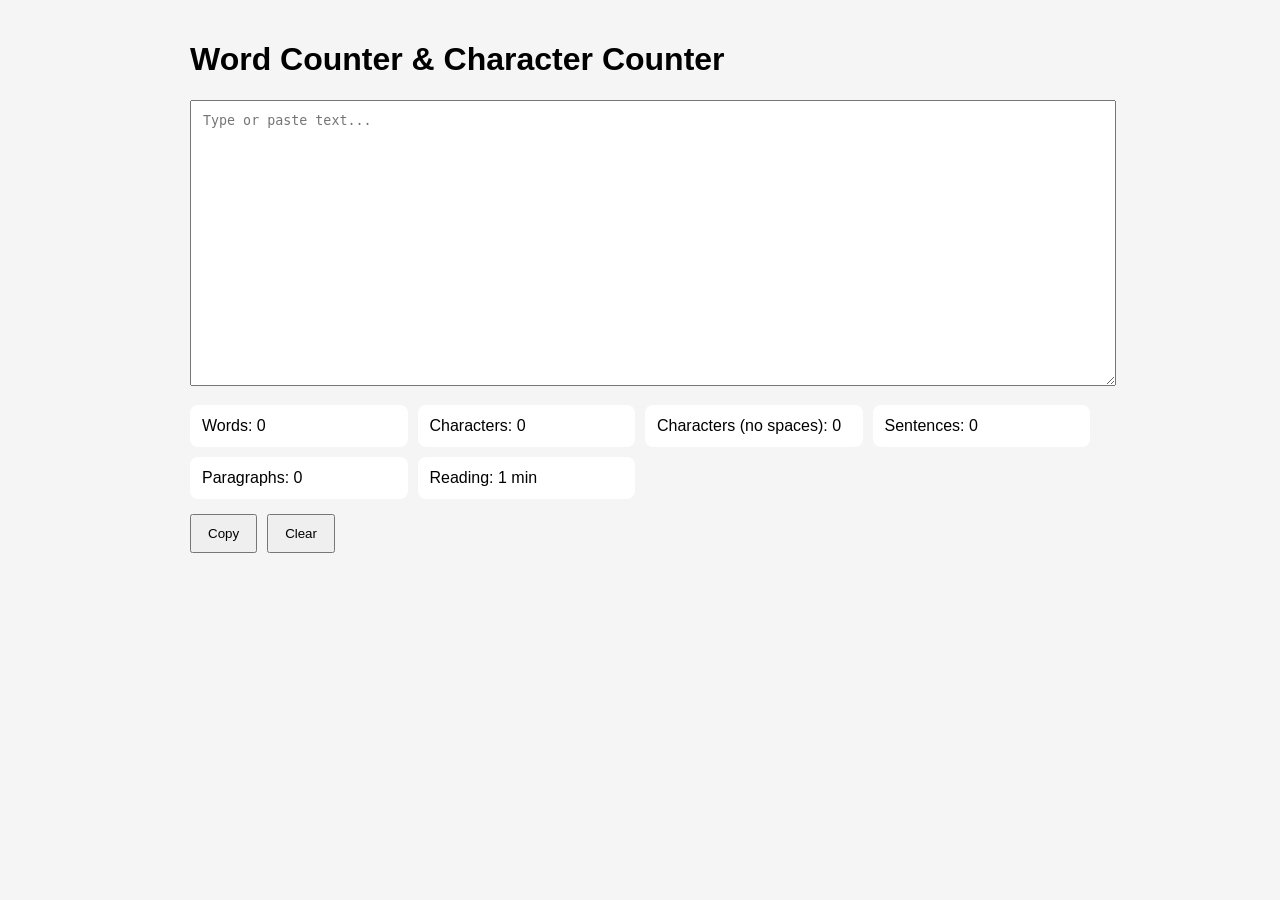
==== index.html @ e1b8b688 "Add files via upload" ====
<!DOCTYPE html><html lang="en"><head><meta charset="UTF-8"><meta name="viewport" content="width=device-width,initial-scale=1"><title>Word Counter</title><meta name="description" content="Free online word and character counter."><link rel="stylesheet" href="style.css"></head><body><main class="wrap"><h1>Word Counter & Character Counter</h1><textarea id="text" placeholder="Type or paste text..."></textarea><div class="grid"><div>Words: <span id="w">0</span></div><div>Characters: <span id="c">0</span></div><div>Characters (no spaces): <span id="n">0</span></div><div>Sentences: <span id="s">0</span></div><div>Paragraphs: <span id="p">0</span></div><div>Reading: <span id="r">0 min</span></div></div><button id="copy">Copy</button><button id="clear">Clear</button></main><script src="script.js"></script></body></html>
---- style.css ----
body{font-family:Arial,sans-serif;background:#f5f5f5;margin:0}.wrap{max-width:900px;margin:auto;padding:20px}textarea{width:100%;height:260px;padding:12px}.grid{display:grid;grid-template-columns:repeat(auto-fit,minmax(180px,1fr));gap:10px;margin:15px 0}.grid div{background:#fff;padding:12px;border-radius:8px}button{padding:10px 16px;margin-right:10px}
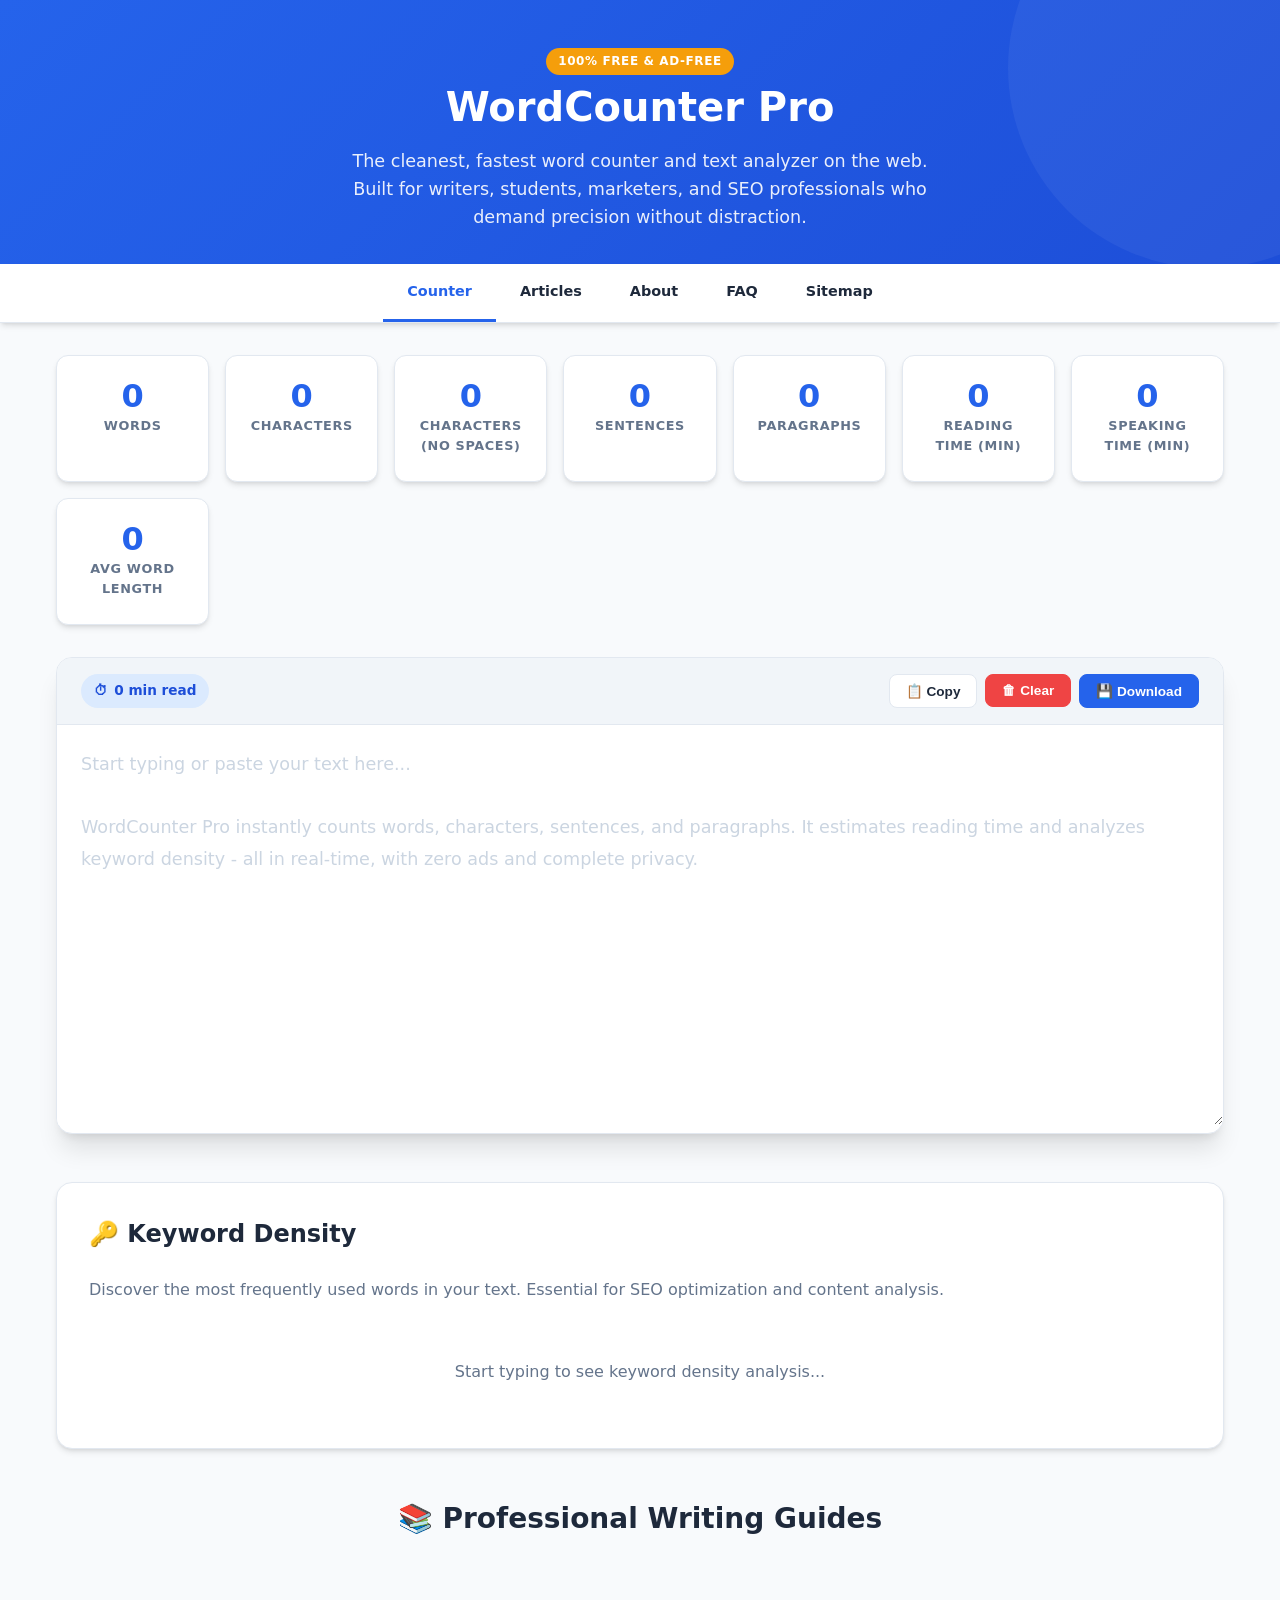
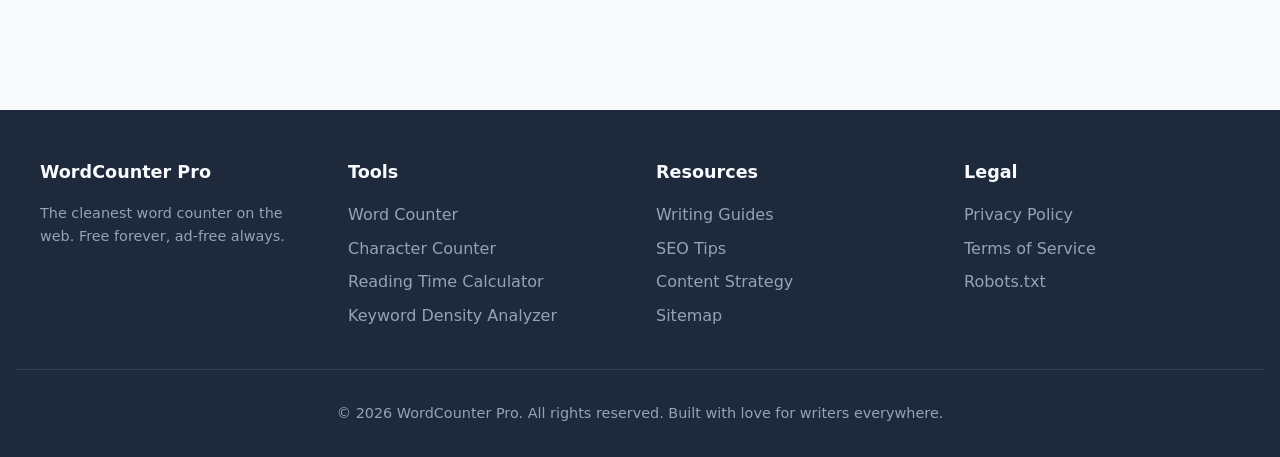
==== commit b1b860f3: "Add files via upload" ====
--- a/index.html
+++ b/index.html
@@ -1 +1,374 @@
-<!DOCTYPE html><html lang="en"><head><meta charset="UTF-8"><meta name="viewport" content="width=device-width,initial-scale=1"><title>Word Counter</title><meta name="description" content="Free online word and character counter."><link rel="stylesheet" href="style.css"></head><body><main class="wrap"><h1>Word Counter & Character Counter</h1><textarea id="text" placeholder="Type or paste text..."></textarea><div class="grid"><div>Words: <span id="w">0</span></div><div>Characters: <span id="c">0</span></div><div>Characters (no spaces): <span id="n">0</span></div><div>Sentences: <span id="s">0</span></div><div>Paragraphs: <span id="p">0</span></div><div>Reading: <span id="r">0 min</span></div></div><button id="copy">Copy</button><button id="clear">Clear</button></main><script src="script.js"></script></body></html>+<!DOCTYPE html>
+<html lang="en">
+<head>
+<meta charset="UTF-8">
+<meta name="viewport" content="width=device-width, initial-scale=1.0">
+<title>WordCounter Pro - Free Online Word & Character Counter for Writers</title>
+<meta name="description" content="Free online word counter, character counter, and reading time estimator. Clean, ad-free tool for writers, students, marketers, and SEO professionals. No signup required.">
+<meta name="keywords" content="word counter, character counter, online word count, reading time calculator, SEO word count, essay word counter, text analyzer">
+<meta name="author" content="WordCounter Pro">
+<meta name="robots" content="index, follow">
+<link rel="canonical" href="https://wordcounterpro.com/">
+<link rel="sitemap" type="application/xml" title="Sitemap" href="/sitemap.xml">
+<meta property="og:title" content="WordCounter Pro - Free Online Word & Character Counter">
+<meta property="og:description" content="Clean, ad-free word counter and text analyzer. Perfect for writers, students, and SEO professionals.">
+<meta property="og:type" content="website">
+<meta property="og:url" content="https://wordcounterpro.com/">
+<meta name="twitter:card" content="summary_large_image">
+<meta name="twitter:title" content="WordCounter Pro - Free Online Word & Character Counter">
+<meta name="twitter:description" content="Clean, ad-free word counter and text analyzer. Perfect for writers, students, and SEO professionals.">
+<style>
+:root{--primary:#2563eb;--primary-dark:#1d4ed8;--secondary:#f59e0b;--bg:#f8fafc;--card:#ffffff;--text:#1e293b;--text-light:#64748b;--border:#e2e8f0;--success:#10b981;--danger:#ef4444;--shadow:0 4px 6px -1px rgba(0,0,0,0.1),0 2px 4px -2px rgba(0,0,0,0.1);--shadow-lg:0 20px 25px -5px rgba(0,0,0,0.1),0 8px 10px -6px rgba(0,0,0,0.1);}
+*{margin:0;padding:0;box-sizing:border-box;}
+body{font-family:'Segoe UI',system-ui,-apple-system,sans-serif;background:var(--bg);color:var(--text);line-height:1.6;}
+header{background:linear-gradient(135deg,var(--primary) 0%,var(--primary-dark) 100%);color:white;padding:2rem 1rem;text-align:center;position:relative;overflow:hidden;}
+header::before{content:'';position:absolute;top:-50%;right:-10%;width:400px;height:400px;background:rgba(255,255,255,0.05);border-radius:50%;}
+header h1{font-size:2.5rem;font-weight:800;margin-bottom:0.5rem;position:relative;}
+header p{font-size:1.1rem;opacity:0.9;max-width:600px;margin:0 auto;position:relative;}
+.badge{display:inline-block;background:var(--secondary);color:white;padding:0.25rem 0.75rem;border-radius:9999px;font-size:0.75rem;font-weight:700;text-transform:uppercase;letter-spacing:0.05em;margin-top:1rem;}
+nav{background:var(--card);border-bottom:1px solid var(--border);padding:0;position:sticky;top:0;z-index:100;box-shadow:var(--shadow);}
+nav ul{display:flex;justify-content:center;list-style:none;flex-wrap:wrap;max-width:1200px;margin:0 auto;}
+nav li a{display:block;padding:1rem 1.5rem;color:var(--text);text-decoration:none;font-weight:600;font-size:0.9rem;transition:all 0.2s;border-bottom:3px solid transparent;}
+nav li a:hover,nav li a.active{color:var(--primary);border-bottom-color:var(--primary);}
+.container{max-width:1200px;margin:0 auto;padding:2rem 1rem;}
+.stats-grid{display:grid;grid-template-columns:repeat(auto-fit,minmax(150px,1fr));gap:1rem;margin-bottom:2rem;}
+.stat-card{background:var(--card);border-radius:12px;padding:1.5rem;text-align:center;box-shadow:var(--shadow);border:1px solid var(--border);transition:transform 0.2s,box-shadow 0.2s;}
+.stat-card:hover{transform:translateY(-2px);box-shadow:var(--shadow-lg);}
+.stat-card .number{font-size:2rem;font-weight:800;color:var(--primary);line-height:1;margin-bottom:0.25rem;}
+.stat-card .label{font-size:0.8rem;color:var(--text-light);text-transform:uppercase;letter-spacing:0.05em;font-weight:600;}
+.editor-section{background:var(--card);border-radius:16px;box-shadow:var(--shadow-lg);border:1px solid var(--border);overflow:hidden;margin-bottom:3rem;}
+.editor-toolbar{display:flex;justify-content:space-between;align-items:center;padding:1rem 1.5rem;background:#f1f5f9;border-bottom:1px solid var(--border);flex-wrap:wrap;gap:0.5rem;}
+.toolbar-group{display:flex;gap:0.5rem;align-items:center;}
+.btn{padding:0.5rem 1rem;border:1px solid var(--border);background:white;border-radius:8px;cursor:pointer;font-size:0.85rem;font-weight:600;color:var(--text);transition:all 0.2s;display:inline-flex;align-items:center;gap:0.4rem;}
+.btn:hover{background:var(--primary);color:white;border-color:var(--primary);}
+.btn-secondary{background:var(--primary);color:white;border-color:var(--primary);}
+.btn-secondary:hover{background:var(--primary-dark);}
+.btn-danger{background:var(--danger);color:white;border-color:var(--danger);}
+.btn-danger:hover{background:#dc2626;}
+#textInput{width:100%;min-height:400px;padding:1.5rem;border:none;outline:none;font-size:1.1rem;line-height:1.8;resize:vertical;font-family:'Segoe UI',system-ui,sans-serif;color:var(--text);}
+#textInput::placeholder{color:#cbd5e1;}
+.keyword-section{background:var(--card);border-radius:16px;box-shadow:var(--shadow);border:1px solid var(--border);padding:2rem;margin-bottom:3rem;}
+.keyword-section h2{font-size:1.5rem;margin-bottom:1.5rem;display:flex;align-items:center;gap:0.5rem;}
+.keyword-grid{display:grid;grid-template-columns:repeat(auto-fill,minmax(200px,1fr));gap:0.75rem;}
+.keyword-item{display:flex;justify-content:space-between;align-items:center;padding:0.75rem 1rem;background:#f8fafc;border-radius:8px;border:1px solid var(--border);}
+.keyword-item .word{font-weight:600;color:var(--text);}
+.keyword-item .count{background:var(--primary);color:white;padding:0.2rem 0.6rem;border-radius:9999px;font-size:0.8rem;font-weight:700;}
+.articles-section{margin-bottom:3rem;}
+.articles-section h2{font-size:1.75rem;margin-bottom:1.5rem;text-align:center;}
+.articles-grid{display:grid;grid-template-columns:repeat(auto-fit,minmax(300px,1fr));gap:1.5rem;}
+.article-card{background:var(--card);border-radius:16px;box-shadow:var(--shadow);border:1px solid var(--border);padding:2rem;transition:transform 0.2s,box-shadow 0.2s;cursor:pointer;}
+.article-card:hover{transform:translateY(-4px);box-shadow:var(--shadow-lg);}
+.article-card h3{font-size:1.25rem;margin-bottom:1rem;color:var(--primary);}
+.article-card p{color:var(--text-light);margin-bottom:1rem;line-height:1.7;}
+.article-card .read-more{color:var(--primary);text-decoration:none;font-weight:600;display:inline-flex;align-items:center;gap:0.3rem;}
+.article-card .read-more:hover{text-decoration:underline;}
+.full-article{background:var(--card);border-radius:16px;box-shadow:var(--shadow);border:1px solid var(--border);padding:3rem;margin-bottom:2rem;display:none;}
+.full-article.active{display:block;animation:fadeIn 0.4s ease;}
+@keyframes fadeIn{from{opacity:0;transform:translateY(10px);}to{opacity:1;transform:translateY(0);}}
+.full-article h2{font-size:2rem;margin-bottom:1.5rem;color:var(--text);}
+.full-article h3{font-size:1.35rem;margin:2rem 0 1rem;color:var(--primary-dark);}
+.full-article p{margin-bottom:1.25rem;color:var(--text);line-height:1.8;font-size:1.05rem;}
+.full-article ul,.full-article ol{margin:1rem 0 1.5rem 1.5rem;}
+.full-article li{margin-bottom:0.5rem;line-height:1.7;}
+.back-btn{display:inline-flex;align-items:center;gap:0.4rem;margin-bottom:1.5rem;color:var(--primary);text-decoration:none;font-weight:600;cursor:pointer;border:none;background:none;font-size:1rem;}
+.back-btn:hover{text-decoration:underline;}
+footer{background:var(--text);color:white;padding:3rem 1rem 2rem;margin-top:4rem;}
+.footer-grid{display:grid;grid-template-columns:repeat(auto-fit,minmax(200px,1fr));gap:2rem;max-width:1200px;margin:0 auto;}
+.footer-col h4{font-size:1.1rem;margin-bottom:1rem;color:#f8fafc;}
+.footer-col ul{list-style:none;}
+.footer-col li{margin-bottom:0.5rem;}
+.footer-col a{color:#94a3b8;text-decoration:none;transition:color 0.2s;}
+.footer-col a:hover{color:white;}
+.footer-bottom{text-align:center;padding-top:2rem;margin-top:2rem;border-top:1px solid #334155;color:#94a3b8;font-size:0.9rem;}
+@media(max-width:768px){header h1{font-size:1.75rem;}.stats-grid{grid-template-columns:repeat(2,1fr);}.editor-toolbar{flex-direction:column;align-items:stretch;}.toolbar-group{justify-content:center;}.full-article{padding:1.5rem;}}
+.toast{position:fixed;bottom:2rem;right:2rem;background:var(--text);color:white;padding:1rem 1.5rem;border-radius:12px;box-shadow:var(--shadow-lg);transform:translateY(100px);opacity:0;transition:all 0.3s ease;z-index:1000;font-weight:600;}
+.toast.show{transform:translateY(0);opacity:1;}
+.reading-indicator{display:inline-flex;align-items:center;gap:0.4rem;background:#dbeafe;color:var(--primary-dark);padding:0.4rem 0.8rem;border-radius:9999px;font-size:0.85rem;font-weight:600;}
+</style>
+</head>
+<body>
+
+<header>
+<span class="badge">100% Free &amp; Ad-Free</span>
+<h1>WordCounter Pro</h1>
+<p>The cleanest, fastest word counter and text analyzer on the web. Built for writers, students, marketers, and SEO professionals who demand precision without distraction.</p>
+</header>
+
+<nav>
+<ul>
+<li><a href="#counter" class="active" onclick="showSection('counter')">Counter</a></li>
+<li><a href="#articles" onclick="showSection('articles')">Articles</a></li>
+<li><a href="#about" onclick="showSection('about')">About</a></li>
+<li><a href="#faq" onclick="showSection('faq')">FAQ</a></li>
+<li><a href="/sitemap.xml" target="_blank">Sitemap</a></li>
+</ul>
+</nav>
+
+<div class="container">
+
+<div class="stats-grid" id="statsGrid">
+<div class="stat-card"><div class="number" id="wordCount">0</div><div class="label">Words</div></div>
+<div class="stat-card"><div class="number" id="charCount">0</div><div class="label">Characters</div></div>
+<div class="stat-card"><div class="number" id="charCountNoSpace">0</div><div class="label">Characters (no spaces)</div></div>
+<div class="stat-card"><div class="number" id="sentenceCount">0</div><div class="label">Sentences</div></div>
+<div class="stat-card"><div class="number" id="paragraphCount">0</div><div class="label">Paragraphs</div></div>
+<div class="stat-card"><div class="number" id="readingTime">0</div><div class="label">Reading Time (min)</div></div>
+<div class="stat-card"><div class="number" id="speakingTime">0</div><div class="label">Speaking Time (min)</div></div>
+<div class="stat-card"><div class="number" id="avgWordLength">0</div><div class="label">Avg Word Length</div></div>
+</div>
+
+<div class="editor-section" id="counter">
+<div class="editor-toolbar">
+<div class="toolbar-group"><span class="reading-indicator">&#9201; <span id="readingTimeDisplay">0 min read</span></span></div>
+<div class="toolbar-group">
+<button class="btn" onclick="copyText()">&#128203; Copy</button>
+<button class="btn btn-danger" onclick="clearText()">&#128465; Clear</button>
+<button class="btn btn-secondary" onclick="downloadText()">&#128190; Download</button>
+</div>
+</div>
+<textarea id="textInput" placeholder="Start typing or paste your text here...&#10;&#10;WordCounter Pro instantly counts words, characters, sentences, and paragraphs. It estimates reading time and analyzes keyword density - all in real-time, with zero ads and complete privacy."></textarea>
+</div>
+
+<div class="keyword-section" id="keywordSection">
+<h2>&#128273; Keyword Density</h2>
+<p style="color:var(--text-light);margin-bottom:1.5rem;">Discover the most frequently used words in your text. Essential for SEO optimization and content analysis.</p>
+<div class="keyword-grid" id="keywordGrid">
+<p style="color:var(--text-light);grid-column:1/-1;text-align:center;padding:2rem;">Start typing to see keyword density analysis...</p>
+</div>
+</div>
+
+<div class="articles-section" id="articles">
+<h2>&#128218; Professional Writing Guides</h2>
+<div class="articles-grid" id="articlesGrid"></div>
+</div>
+
+<div id="fullArticlesContainer"></div>
+
+<div class="full-article" id="about">
+<h2>About WordCounter Pro</h2>
+<p>WordCounter Pro was built with a single mission: to provide the cleanest, most reliable word counting experience on the internet. Unlike other tools that bombard you with pop-ups, banner ads, and unnecessary distractions, we believe that productivity tools should stay out of your way.</p>
+<h3>Why We Built This</h3>
+<p>As writers, students, and digital marketers ourselves, we were frustrated by the state of existing word counters. Most were cluttered with advertisements, slow to load, and required account creation for basic features. We decided to build something better - a tool that respects your time, your privacy, and your workflow.</p>
+<h3>Key Features</h3>
+<ul>
+<li><strong>Real-time Analysis:</strong> Instant word, character, sentence, and paragraph counting as you type</li>
+<li><strong>Reading Time Estimator:</strong> Calculate how long your content takes to read based on average adult reading speed (238 WPM)</li>
+<li><strong>Speaking Time Calculator:</strong> Perfect for speechwriters and presenters (130 WPM average)</li>
+<li><strong>Keyword Density Analysis:</strong> SEO-friendly word frequency tracking to optimize your content</li>
+<li><strong>100% Privacy:</strong> All processing happens in your browser. Your text never leaves your device</li>
+<li><strong>Zero Ads:</strong> Completely free with no advertisements, pop-ups, or distractions</li>
+<li><strong>Export Options:</strong> Copy to clipboard or download as .txt file with one click</li>
+</ul>
+<h3>Who Uses WordCounter Pro?</h3>
+<p>Our users include bestselling authors drafting novels, university students writing dissertations, content marketers optimizing blog posts, SEO professionals analyzing competitor content, journalists meeting word count deadlines, and translators ensuring consistent text length across languages.</p>
+</div>
+
+<div class="full-article" id="faq">
+<h2>Frequently Asked Questions</h2>
+<h3>Is WordCounter Pro really free?</h3>
+<p>Yes, absolutely. WordCounter Pro is 100% free to use. There are no hidden fees, no premium tiers, and no account requirements. We believe essential writing tools should be accessible to everyone.</p>
+<h3>Is my text stored or sent to a server?</h3>
+<p>No. All text processing happens locally in your browser using JavaScript. Your content is never transmitted to any server, stored in any database, or accessible to anyone else. You can even use WordCounter Pro offline after the initial page load.</p>
+<h3>How accurate is the reading time estimate?</h3>
+<p>Our reading time calculation uses the standard average adult reading speed of 238 words per minute (WPM) for silent reading, and 130 WPM for speaking aloud. These are research-backed averages from studies by Marc Brysbaert and others. For technical or dense content, actual reading time may be longer.</p>
+<h3>Does it work on mobile devices?</h3>
+<p>Yes, WordCounter Pro is fully responsive and works perfectly on smartphones, tablets, laptops, and desktop computers. The interface automatically adapts to your screen size.</p>
+<h3>Can I count words in multiple languages?</h3>
+<p>Yes, WordCounter Pro works with any language that uses space-separated words, including English, Spanish, French, German, Arabic, and many others. For languages like Chinese, Japanese, and Korean that do not use spaces, character counting is fully accurate.</p>
+<h3>What file formats can I download?</h3>
+<p>Currently, you can download your text as a plain .txt file. We are considering adding support for .docx and .pdf exports in future updates based on user feedback.</p>
+<h3>How do I use the keyword density feature?</h3>
+<p>Simply type or paste your text into the editor. The keyword density section automatically updates to show the most frequently used words, excluding common stop words like "the," "and," and "is." This helps SEO professionals identify overused or underused terms.</p>
+</div>
+
+</div>
+
+<footer>
+<div class="footer-grid">
+<div class="footer-col">
+<h4>WordCounter Pro</h4>
+<p style="color:#94a3b8;font-size:0.9rem;">The cleanest word counter on the web. Free forever, ad-free always.</p>
+</div>
+<div class="footer-col">
+<h4>Tools</h4>
+<ul>
+<li><a href="#counter" onclick="showSection('counter')">Word Counter</a></li>
+<li><a href="#counter" onclick="showSection('counter')">Character Counter</a></li>
+<li><a href="#counter" onclick="showSection('counter')">Reading Time Calculator</a></li>
+<li><a href="#counter" onclick="showSection('counter')">Keyword Density Analyzer</a></li>
+</ul>
+</div>
+<div class="footer-col">
+<h4>Resources</h4>
+<ul>
+<li><a href="#articles" onclick="showSection('articles')">Writing Guides</a></li>
+<li><a href="#articles" onclick="showSection('articles')">SEO Tips</a></li>
+<li><a href="#articles" onclick="showSection('articles')">Content Strategy</a></li>
+<li><a href="/sitemap.xml" target="_blank">Sitemap</a></li>
+</ul>
+</div>
+<div class="footer-col">
+<h4>Legal</h4>
+<ul>
+<li><a href="#">Privacy Policy</a></li>
+<li><a href="#">Terms of Service</a></li>
+<li><a href="/robots.txt" target="_blank">Robots.txt</a></li>
+</ul>
+</div>
+</div>
+<div class="footer-bottom">
+<p>&copy; 2026 WordCounter Pro. All rights reserved. Built with love for writers everywhere.</p>
+</div>
+</footer>
+
+<div class="toast" id="toast">Copied to clipboard!</div>
+
+<script>
+const stopWords=new Set(['the','a','an','and','or','but','in','on','at','to','for','of','with','by','from','up','about','into','through','during','before','after','above','below','between','among','within','without','against','under','over','is','are','was','were','be','been','being','have','has','had','do','does','did','will','would','shall','should','can','could','may','might','must','ought','need','dare','used','this','that','these','those','i','you','he','she','it','we','they','me','him','her','us','them','my','your','his','its','our','their','what','which','who','whom','whose','where','when','why','how','all','each','every','both','few','more','most','other','some','such','no','nor','not','only','own','same','so','than','too','very','just','now','then','here','there','once','again','also','back','still','yet','already','almost','enough','even','ever','far','fast','hard','late','long','never','quick','slow','soon','well','as','if','because','while','although','though','unless','until','since','whether','once','than','like','so','if','unless','until','because','since','while','although','though','whereas','whilst','however','therefore','thus','hence','moreover','furthermore','nevertheless','nonetheless','otherwise','instead','meanwhile','besides','additionally','consequently','accordingly','subsequently','eventually','finally','initially','originally','currently','recently','previously','formerly','lately','ultimately','indeed','certainly','definitely','absolutely','probably','possibly','perhaps','maybe','likely','obviously','clearly','apparently','presumably','supposedly','arguably','potentially','essentially','basically','generally','usually','normally','typically','frequently','often','sometimes','occasionally','rarely','seldom','hardly','barely','scarcely']);
+
+const articles=[
+{id:'article1',title:'How to Write the Perfect Blog Post: A Complete Guide to Word Count & SEO',excerpt:'Discover the ideal word counts for different types of blog posts, how to structure long-form content, and why Google favors comprehensive articles over thin content.',content:'<h2>How to Write the Perfect Blog Post: A Complete Guide to Word Count & SEO</h2><p>Writing a blog post that ranks on Google and engages readers is both an art and a science. One of the most common questions content creators ask is: <strong>how long should my blog post be?</strong> The answer, as with most things in SEO, is nuanced. In this comprehensive guide, we will explore the ideal word counts for different types of content, the science behind reader engagement, and practical strategies for creating posts that dominate search results.</p><h3>The Science of Word Count and SEO</h3><p>Multiple studies have shown a strong correlation between content length and search engine rankings. According to research by Backlinko, the average Google first page result contains <strong>1,447 words</strong>. However, this does not mean every post needs to be 1,500 words. The key is matching your content length to user intent.</p><p>Google's algorithms have evolved to prioritize content depth over keyword density. The Helpful Content Update and subsequent algorithm changes reward content that genuinely satisfies user queries. This means your word count should be dictated by how thoroughly you can answer a question, not by an arbitrary number.</p><h3>Ideal Word Counts by Content Type</h3><ul><li><strong>News & Updates (300-500 words):</strong> Quick announcements, company updates, and breaking news pieces</li><li><strong>How-To Guides (1,500-2,500 words):</strong> Step-by-step tutorials that need detailed explanations</li><li><strong>List Posts (1,000-2,000 words):</strong> Curated lists with sufficient detail for each item</li><li><strong>Pillar Content (3,000-5,000+ words):</strong> Comprehensive guides that cover a topic exhaustively</li><li><strong>Product Reviews (1,000-2,000 words):</strong> Detailed evaluations with pros, cons, and comparisons</li><li><strong>Case Studies (1,500-3,000 words):</strong> In-depth analysis of real-world results</li><li><strong>Opinion Pieces (800-1,500 words):</strong> Thought leadership and commentary</li></ul><h3>Why Long-Form Content Ranks Better</h3><p>Long-form content tends to rank better for several reasons. First, it naturally includes more keywords and semantic variations, signaling topical authority to search engines. Second, comprehensive content earns more backlinks because other websites prefer citing authoritative sources. Third, longer content keeps readers on the page longer, reducing bounce rate and increasing dwell time - both positive ranking signals.</p><p>However, length alone is not enough. A 5,000-word post filled with fluff will not outrank a 1,000-word post that directly answers the user's question. Quality always trumps quantity. The goal is to be as comprehensive as necessary, but no more.</p><h3>Structuring Long-Form Content for Readability</h3><p>The biggest challenge with long-form content is maintaining reader engagement. Here are proven strategies:</p><ol><li><strong>Use descriptive headings (H2, H3, H4):</strong> Break content into scannable sections. Readers should understand your article by reading headings alone.</li><li><strong>Include visuals every 300-400 words:</strong> Images, charts, infographics, and videos break up text and improve comprehension.</li><li><strong>Write short paragraphs:</strong> Aim for 2-3 sentences per paragraph. Walls of text intimidate readers.</li><li><strong>Use bullet points and numbered lists:</strong> These make information digestible and scannable.</li><li><strong>Add a table of contents:</strong> For posts over 2,000 words, a clickable TOC improves user experience and may earn jump links in SERPs.</li><li><strong>Include a summary box:</strong> A "Key Takeaways" section at the top helps busy readers get the gist quickly.</li></ol><h3>Using WordCounter Pro for Content Optimization</h3><p>Our word counter tool is designed specifically for content creators. As you write, you can monitor your word count in real-time, check your keyword density to avoid over-optimization, and estimate reading time to ensure your content matches audience expectations. The keyword density feature is particularly valuable for SEO - it helps you identify whether you are using your target keyword enough (or too much) without resorting to awkward keyword stuffing.</p><h3>Common Word Count Mistakes to Avoid</h3><ul><li><strong>Writing to a number:</strong> Do not add fluff to hit an arbitrary word count. Every sentence should add value.</li><li><strong>Ignoring mobile readers:</strong> Long posts can be intimidating on small screens. Use ample white space and short paragraphs.</li><li><strong>Neglecting the introduction:</strong> The first 100 words determine whether readers stay. Hook them immediately with a compelling problem or promise.</li><li><strong>Forgetting the conclusion:</strong> Summarize key points and include a clear call-to-action. Do not let your post fizzle out.</li></ul><h3>Conclusion</h3><p>The perfect blog post length depends on your topic, audience, and competition. While data suggests longer content tends to perform better in search, the ultimate metric is user satisfaction. Write as much as needed to thoroughly answer the query, structure your content for readability, and always prioritize quality over quantity. Use WordCounter Pro to track your progress, optimize your keyword usage, and ensure your content hits the sweet spot for both readers and search engines.</p>'},
+{id:'article2',title:'The Ultimate Guide to Character Count for Social Media, SEO & Academics',excerpt:'Master character limits across all platforms. From Twitter's 280 characters to Google's meta description limits, learn how to craft perfectly sized content every time.',content:'<h2>The Ultimate Guide to Character Count for Social Media, SEO & Academics</h2><p>In the digital age, character count is not just a number - it is a constraint that shapes how we communicate. Whether you are crafting a tweet, writing a meta description, or submitting an academic paper, understanding character limits is essential for effective communication. This guide covers every major platform and use case, giving you the knowledge to optimize your content for maximum impact.</p><h3>Social Media Character Limits in 2026</h3><p>Each social platform has evolved its character policies. Here are the current limits you need to know:</p><ul><li><strong>Twitter/X:</strong> 280 characters per tweet. Premium users can write up to 25,000 characters, but the feed still truncates at 280.</li><li><strong>Instagram:</strong> 2,200 characters per caption. However, only the first 125 characters appear without tapping "more."</li><li><strong>Facebook:</strong> 63,206 characters per post, but optimal engagement happens under 80 characters.</li><li><strong>LinkedIn:</strong> 3,000 characters for posts, 2,000 for comments. Posts between 1,300-2,000 characters get the most engagement.</li><li><strong>TikTok:</strong> 2,200 characters for captions. The first line is crucial for hooking viewers.</li><li><strong>YouTube:</strong> 5,000 characters for descriptions, 100 for titles. Titles should stay under 60 characters to avoid truncation.</li><li><strong>Pinterest:</strong> 500 characters for descriptions. Rich pins allow more, but concise descriptions perform better.</li></ul><h3>SEO Character Count Best Practices</h3><p>Search engine optimization is heavily influenced by character count. Here are the critical limits:</p><ul><li><strong>Title Tags:</strong> 50-60 characters. Google typically displays the first 600 pixels, which equals roughly 50-60 characters depending on letter width.</li><li><strong>Meta Descriptions:</strong> 150-160 characters. Google may rewrite these, but well-crafted descriptions improve click-through rates.</li><li><strong>URL Slugs:</strong> Under 75 characters. Shorter URLs are easier to share and perform slightly better in search.</li><li><strong>Alt Text:</strong> 125 characters maximum. Screen readers typically stop after 125 characters.</li><li><strong>H1 Tags:</strong> 20-70 characters. Your main heading should be descriptive but concise.</li></ul><h3>Academic Writing Character & Word Count Standards</h3><p>Academic institutions and journals enforce strict length requirements:</p><ul><li><strong>College Essays (Common App):</strong> 250-650 words. The sweet spot is typically 500-650 words.</li><li><strong>Abstracts:</strong> 150-300 words for most journals. Some require as few as 100 words.</li><li><strong>Research Papers:</strong> Varies by discipline. Humanities papers often run 8,000-12,000 words; STEM papers are typically 3,000-6,000 words.</li><li><strong>Dissertations:</strong> 80,000-100,000 words for PhD level in humanities; 40,000-60,000 in sciences.</li><li><strong>Conference Papers:</strong> 3,000-5,000 words, with strict page limits (typically 6-10 pages).</li></ul><h3>Why Character Count Matters for User Experience</h3><p>Beyond platform constraints, character count directly impacts readability and engagement. Studies show that:</p><ul><li>Sentences over 25 words decrease comprehension by 20%</li><li>Paragraphs over 150 words cause readers to skip</li><li>Social media posts under 80 characters get 66% more engagement</li><li>Email subject lines under 50 characters have higher open rates</li><li>Push notifications under 40 characters have the highest click-through rates</li></ul><h3>How to Write Within Character Limits</h3><p>Writing concisely is a skill. Here are proven techniques:</p><ol><li><strong>Eliminate filler words:</strong> Remove "very," "really," "just," "that," and "in order to."</li><li><strong>Use active voice:</strong> "The team completed the project" (24 chars) vs "The project was completed by the team" (38 chars).</li><li><strong>Choose strong verbs:</strong> "Sprinted" instead of "ran very fast."</li><li><strong>Avoid redundancy:</strong> "Free gift" is redundant. "Gift" suffices.</li><li><strong>Use numerals:</strong> "5" instead of "five" saves characters.</li><li><strong>Abbreviate strategically:</strong> Use well-known abbreviations like "SEO," "CTA," and "ROI."</li></ol><h3>Using WordCounter Pro for Character Optimization</h3><p>Our tool provides real-time character counting with and without spaces, making it perfect for platform-specific optimization. The keyword density feature also helps ensure your limited character budget includes the most important terms. Whether you are writing a tweet, a meta description, or an abstract, WordCounter Pro ensures you hit your target precisely.</p><h3>Conclusion</h3><p>Character count is more than a constraint - it is a framework for clarity. By understanding the limits of each platform and discipline, you can craft messages that are concise, impactful, and perfectly optimized. Use WordCounter Pro to stay within bounds while maximizing the power of every character.</p>'},
+{id:'article3',title:'Reading Time Estimation: Why It Matters and How to Calculate It Accurately',excerpt:'Learn how reading time affects SEO, user engagement, and content strategy. Includes research-backed formulas and tips for optimizing your content readability.',content:'<h2>Reading Time Estimation: Why It Matters and How to Calculate It Accurately</h2><p>Have you ever clicked on an article, saw "12 min read" at the top, and immediately closed the tab? Or perhaps you were relieved to see "3 min read" and dove right in? Reading time estimates are small but powerful signals that shape user behavior, content strategy, and even search engine rankings. In this guide, we explore the science behind reading speed, why reading time matters, and how to use it to improve your content.</p><h3>The Science of Reading Speed</h3><p>Reading speed varies significantly based on content complexity, reader expertise, and reading purpose. Here are the key benchmarks:</p><ul><li><strong>Silent reading (average adult):</strong> 238 words per minute (WPM) - the most widely cited figure from Marc Brysbaert's 2019 research</li><li><strong>Silent reading (college students):</strong> 300 WPM for familiar topics</li><li><strong>Technical reading:</strong> 150-200 WPM for dense, unfamiliar material</li><li><strong>Proofreading:</strong> 180 WPM when carefully checking for errors</li><li><strong>Speaking aloud:</strong> 130 WPM for presentations and speeches</li><li><strong>Skimming:</strong> 700+ WPM when scanning for specific information</li></ul><h3>Why Reading Time Affects SEO</h3><p>Google does not directly use reading time as a ranking factor, but it correlates strongly with signals Google does value:</p><ul><li><strong>Dwell time:</strong> Longer content keeps users on the page longer, signaling satisfaction</li><li><strong>Bounce rate:</strong> Accurate reading time estimates set proper expectations, reducing immediate exits</li><li><strong>Click-through rate:</strong> Users prefer content that matches their available time</li><li><strong>Featured snippets:</strong> Google sometimes displays reading time in search results</li></ul><p>Medium popularized reading time estimates, and now major publishers like The New York Times, The Guardian, and BuzzFeed include them. This has trained users to expect and use this information when deciding what to read.</p><h3>How to Calculate Reading Time</h3><p>The basic formula is simple: <strong>Word Count / Words Per Minute = Reading Time in Minutes</strong></p><p>For example, a 1,500-word article at 238 WPM equals approximately 6.3 minutes. Most tools round to the nearest minute, so this would display as "6 min read."</p><p>However, advanced calculators adjust for:</p><ul><li><strong>Image count:</strong> Each image adds approximately 12 seconds of viewing time</li><li><strong>Video embeds:</strong> Add the video length to the total</li><li><strong>Code blocks:</strong> Technical content is read 30-40% slower</li><li><strong>Tables and charts:</strong> Add 5-10 seconds per data visualization</li><li><strong>Reading difficulty:</strong> Flesch Reading Ease score below 50 increases time by 20%</li></ul><h3>Optimal Reading Times by Content Type</h3><p>Research from content analytics platforms reveals ideal reading times for different goals:</p><ul><li><strong>Social media shares:</strong> 3-7 minutes (sweet spot at 5 minutes)</li><li><strong>Email newsletters:</strong> 3-5 minutes (higher open rates)</li><li><strong>SEO blog posts:</strong> 7-15 minutes (ranks for more keywords)</li><li><strong>Case studies:</strong> 8-12 minutes (builds authority)</li><li><strong>White papers:</strong> 15-30 minutes (generates leads)</li><li><strong>News articles:</strong> 2-5 minutes (matches attention spans)</li></ul><h3>Improving Readability to Reduce Effective Reading Time</h3><p>You cannot change how fast people read, but you can make your content easier to process:</p><ol><li><strong>Write at an 8th-grade reading level:</strong> Tools like the Flesch-Kincaid test help. Aim for a score of 60-70.</li><li><strong>Use short sentences:</strong> Average sentence length should be 15-20 words.</li><li><strong>Break up text:</strong> Use subheadings every 300 words, images every 400 words.</li><li><strong>Front-load information:</strong> Put the most important points in the first paragraph.</li><li><strong>Use transition words:</strong> "However," "therefore," and "meanwhile" guide readers through your logic.</li><li><strong>Avoid jargon:</strong> Unless writing for a technical audience, explain terms or link to definitions.</li></ol><h3>Speaking Time vs. Reading Time</h3><p>For presenters and speechwriters, speaking time is crucial. The average speaking rate is 130 WPM, though this varies:</p><ul><li><strong>Conversational:</strong> 130-150 WPM</li><li><strong>Presentation:</strong> 100-120 WPM (allows for pauses and emphasis)</li><li><strong>Auctioneer/fast:</strong> 250+ WPM</li><li><strong>Podcast/narration:</strong> 150-160 WPM</li></ul><p>WordCounter Pro calculates both reading and speaking time, making it invaluable for speech preparation, podcast scripting, and presentation planning.</p><h3>Conclusion</h3><p>Reading time is a small detail with outsized impact. By understanding how to calculate it accurately and optimize your content for readability, you can improve user satisfaction, SEO performance, and content strategy. WordCounter Pro's real-time reading time estimation helps you craft content that respects your audience's time while delivering maximum value.</p>'},
+{id:'article4',title:'Keyword Density for SEO: The Perfect Balance Between Optimization and Natural Writing',excerpt:'Stop keyword stuffing and start writing naturally. Learn the ideal keyword density ratios, how to use LSI keywords, and tools to analyze your content optimization.',content:'<h2>Keyword Density for SEO: The Perfect Balance Between Optimization and Natural Writing</h2><p>Keyword density has been one of the most debated topics in SEO since the dawn of search engines. In the early 2000s, marketers stuffed pages with keywords to game the system. Today, Google's algorithms are sophisticated enough to detect and penalize such tactics. So what is the right keyword density in 2026? And how do you optimize content without sacrificing readability? This guide provides research-backed answers.</p><h3>What Is Keyword Density?</h3><p>Keyword density is the percentage of times a target keyword appears in your content relative to the total word count. The formula is:</p><p style="background:#f1f5f9;padding:1rem;border-radius:8px;font-family:monospace;">Keyword Density = (Number of times keyword appears / Total word count) x 100</p><p>For example, if your target keyword "organic coffee" appears 10 times in a 1,000-word article, your keyword density is 1%.</p><h3>The Ideal Keyword Density in 2026</h3><p>Google has never published an official keyword density recommendation, and for good reason: there is no magic number. However, extensive SEO research suggests these ranges:</p><ul><li><strong>Primary keyword:</strong> 0.5% - 2.5% (1-2 times per 100 words)</li><li><strong>Secondary keywords:</strong> 0.3% - 1.5%</li><li><strong>LSI (Latent Semantic Indexing) keywords:</strong> 1% - 3% collectively</li></ul><p>Yoast SEO, one of the most popular WordPress plugins, recommends a keyword density of 0.5% - 3%. SEMrush's analysis of top-ranking pages found an average primary keyword density of 1.14%.</p><p>The key insight: <strong>context matters more than count.</strong> Google's BERT and MUM algorithms understand natural language, synonyms, and user intent. They do not need exact-match keywords to understand what your content is about.</p><h3>Keyword Density vs. Keyword Stuffing</h3><p>Keyword stuffing is the practice of overloading content with keywords to manipulate rankings. Google's Webmaster Guidelines explicitly prohibit this practice. Signs of keyword stuffing include:</p><ul><li>Keyword density above 3-4%</li><li>Unnatural repetition that disrupts reading flow</li><li>Lists of keywords with no contextual value</li><li>Keywords hidden in white text or meta tags</li><li>Keyword variants crammed into every sentence</li></ul><p>Google's Panda algorithm, first released in 2011, was specifically designed to penalize thin and keyword-stuffed content. Subsequent updates have only made these penalties more severe.</p><h3>The Power of LSI Keywords and Semantic SEO</h3><p>Instead of obsessing over a single keyword, modern SEO focuses on topical authority. LSI keywords are terms semantically related to your primary keyword. For example, if your primary keyword is "apple pie," LSI keywords include "cinnamon," "baking," "crust," "dessert," and "recipe."</p><p>Using LSI keywords signals to Google that your content covers a topic comprehensively, not just a single keyword. This approach:</p><ul><li>Improves rankings for long-tail keyword variations</li><li>Reduces the risk of keyword stuffing penalties</li><li>Makes content more natural and readable</li><li>Helps you rank for "People Also Ask" questions</li></ul><h3>Where to Place Keywords for Maximum Impact</h3><p>Keyword placement is as important as density. Prioritize these locations:</p><ol><li><strong>Title tag:</strong> Include the primary keyword near the beginning</li><li><strong>H1 heading:</strong> Use the exact or close variant of your keyword</li><li><strong>First 100 words:</strong> Mention your keyword early to establish topic relevance</li><li><strong>Subheadings (H2, H3):</strong> Use keyword variations naturally</li><li><strong>Image alt text:</strong> Describe images using relevant keywords</li><li><strong>URL slug:</strong> Keep it short and keyword-rich</li><li><strong>Meta description:</strong> Include the keyword to improve CTR</li><li><strong>Conclusion:</strong> Reinforce the topic with a final keyword mention</li></ol><h3>How to Analyze Keyword Density with WordCounter Pro</h3><p>Our keyword density feature automatically analyzes your text and displays the most frequently used words, excluding common stop words like "the," "and," and "is." This gives you a clear picture of your content's topical focus. Here is how to use it effectively:</p><ul><li><strong>Check your primary keyword:</strong> Ensure it appears naturally throughout the text</li><li><strong>Identify overused words:</strong> If one word dominates, diversify with synonyms</li><li><strong>Discover LSI opportunities:</strong> Look for related terms you could expand on</li><li><strong>Balance your vocabulary:</strong> A rich vocabulary signals expertise to both readers and search engines</li></ul><h3>Tools for Advanced Keyword Analysis</h3><p>Beyond WordCounter Pro, consider these tools for deeper analysis:</p><ul><li><strong>Google Search Console:</strong> See which queries actually bring traffic to your page</li><li><strong>SEMrush:</strong> Analyze competitor keyword density and discover gaps</li><li><strong>Ahrefs:</strong> Find keyword cannibalization issues across your site</li><li><strong>Surfer SEO:</strong> Compare your content against top-ranking pages in real-time</li></ul><h3>Conclusion</h3><p>Keyword density is not dead, but it has evolved. The goal is no longer to hit an exact percentage but to write naturally while signaling topical relevance. Focus on comprehensive coverage, semantic richness, and user intent. Use WordCounter Pro's keyword density feature as a guide, not a rule, and always prioritize the reader experience over algorithmic manipulation.</p>'},
+{id:'article5',title:'How Students Can Use Word Counters to Improve Essays, Dissertations & Research Papers',excerpt:'From meeting word count requirements to improving writing clarity, discover how students at every level can leverage word counting tools for academic success.',content:'<h2>How Students Can Use Word Counters to Improve Essays, Dissertations & Research Papers</h2><p>For students, word count is not just a number - it is often a grade requirement. Whether you are writing a 500-word personal statement, a 3,000-word research paper, or a 100,000-word dissertation, staying within prescribed limits is crucial. But word counters are far more useful than simple compliance tools. This guide explores how students at every academic level can use word counting to improve their writing, manage their time, and achieve better grades.</p><h3>Understanding Academic Word Count Requirements</h3><p>Every academic level has typical word count expectations:</p><ul><li><strong>High school essays:</strong> 300-1,000 words</li><li><strong>College admission essays:</strong> 250-650 words (Common App limit)</li><li><strong>Undergraduate essays:</strong> 1,500-3,000 words</li><li><strong>Literature reviews:</strong> 2,000-5,000 words</li><li><strong>Master's dissertations:</strong> 15,000-25,000 words</li><li><strong>PhD theses:</strong> 80,000-100,000 words</li><li><strong>Journal articles:</strong> 3,000-8,000 words depending on discipline</li></ul><p>Most institutions allow a 10% leeway above or below the target. Exceeding this range can result in penalties, so monitoring your word count throughout the writing process is essential.</p><h3>Word Count as a Writing Strategy</h3><p>Smart students use word count as a structural tool, not just a final check. Here is how:</p><ol><li><strong>Allocate words by section:</strong> For a 2,000-word essay, plan: Introduction (200 words), Body Paragraph 1 (500), Body Paragraph 2 (500), Body Paragraph 3 (500), Conclusion (300). This prevents unbalanced arguments.</li><li><strong>Set daily word count goals:</strong> A 10,000-word dissertation written over 30 days requires only 334 words per day. Breaking large projects into daily targets makes them manageable.</li><li><strong>Use word count to identify weak sections:</strong> If one argument is 800 words and another is 200, the weaker argument needs expansion or the stronger one needs trimming.</li><li><strong>Track progress visually:</strong> Seeing your word count grow provides motivation and a sense of accomplishment.</li></ol><h3>Meeting Minimum Word Counts Without Fluff</h3><p>Struggling to hit the minimum? Here are legitimate ways to expand your content:</p><ul><li><strong>Add examples and case studies:</strong> Real-world applications strengthen arguments while adding words</li><li><strong>Expand on counterarguments:</strong> Addressing opposing views demonstrates critical thinking</li><li><strong>Include data and statistics:</strong> Cite research with brief explanations of methodology</li><li><strong>Define key terms:</strong> Academic writing benefits from precise definitions</li><li><strong>Add transitional paragraphs:</strong> Smooth connections between sections improve flow</li></ul><p>Avoid these fluff tactics: repeating the same point, adding unnecessary adjectives, using passive voice to inflate sentences, or including irrelevant information.</p><h3>Trimming Excess to Meet Maximum Word Counts</h3><p>When you are over the limit, cut strategically:</p><ul><li><strong>Remove redundant phrases:</strong> "In order to" = "To"; "Due to the fact that" = "Because"</li><li><strong>Eliminate filler words:</strong> "Very," "really," "quite," and "rather" rarely add meaning</li><li><strong>Use active voice:</strong> It is more concise and direct</li><li><strong>Condense quotes:</strong> Use ellipses to shorten long quotations, keeping only the essential parts</li><li><strong>Remove tangential points:</strong> If a paragraph does not directly support your thesis, cut it</li></ul><h3>Word Count and Writing Quality</h3><p>Research from the University of Oxford found that students who actively monitor their word count produce more coherent essays. Why? Because word count awareness forces writers to plan, prioritize, and self-edit. Students who write without checking word counts tend to ramble, repeat themselves, or leave arguments underdeveloped.</p><p>Additionally, reading time estimation helps students gauge whether their writing is appropriate for their audience. A professor reading 50 essays appreciates concise, well-structured arguments over verbose prose.</p><h3>Using WordCounter Pro for Academic Writing</h3><p>WordCounter Pro is designed with students in mind. Key features for academic use include:</p><ul><li><strong>Real-time counting:</strong> Watch your word count grow as you type, eliminating the need for constant manual checks</li><li><strong>Character counting:</strong> Essential for applications with strict character limits (like the Common App's 650-word limit, which is actually enforced by character count in some systems)</li><li><strong>Reading time:</strong> Ensure your presentation or speech fits within time limits</li><li><strong>Paragraph counting:</strong> Verify you have enough structural breaks for readability</li><li><strong>Keyword density:</strong> Check that you are using subject-specific terminology appropriately without overusing buzzwords</li></ul><h3>Citation Managers and Word Count</h3><p>One common question: do citations count toward word count? The answer varies by institution:</p><ul><li><strong>In-text citations:</strong> Usually count (e.g., "Smith, 2020, p. 45")</li><li><strong>Footnotes:</strong> Sometimes excluded; check your style guide</li><li><strong>Reference lists/bibliographies:</strong> Almost always excluded</li><li><strong>Appendices:</strong> Usually excluded but confirm with your supervisor</li></ul><p>WordCounter Pro counts everything in the text box, so you can easily toggle between "with references" and "without references" by temporarily removing your bibliography.</p><h3>Conclusion</h3><p>Word count is not an arbitrary constraint - it is a framework for effective academic communication. By using word counters strategically throughout the writing process, students can plan better, write more efficiently, and produce higher-quality work. WordCounter Pro provides the precision and privacy students need, with no ads, no data collection, and complete confidentiality for your academic work.</p>'},
+{id:'article6',title:'Content Marketing Metrics: How Word Count, Reading Time & Character Limits Drive Conversions',excerpt:'Data-driven insights for marketers. Learn how content length affects lead generation, email open rates, landing page conversions, and social media engagement.',content:'<h2>Content Marketing Metrics: How Word Count, Reading Time & Character Limits Drive Conversions</h2><p>Content marketing is a numbers game, and the numbers start with word count. From email subject lines to white papers, every piece of content has an optimal length that maximizes engagement and conversions. This data-driven guide reveals what the research says about content length across every major marketing channel, and how to use WordCounter Pro to hit your targets every time.</p><h3>Blog Content: The Long vs. Short Debate</h3><p>The debate between long-form and short-form content has raged for years. Here is what the data actually shows:</p><ul><li><strong>HubSpot analysis:</strong> Posts between 2,100-2,400 words get the most organic traffic</li><li><strong>Backlinko study:</strong> The average first-page Google result is 1,447 words</li><li><strong>Buffer research:</strong> The ideal blog post length for social shares is 1,600 words</li><li><strong>Medium data:</strong> Posts that take 7 minutes to read get the most engagement</li></ul><p>The verdict? Long-form content wins for SEO and authority, but only when it is genuinely comprehensive. Thin, padded content performs worse than concise, valuable short posts. The key is matching length to intent: informational queries need depth; navigational queries need brevity.</p><h3>Email Marketing: Subject Lines, Body Copy & CTAs</h3><p>Email marketing is one of the most character-sensitive channels. Here are the optimal lengths:</p><ul><li><strong>Subject lines:</strong> 41-50 characters (highest open rates). Mobile devices truncate at 30-40 characters.</li><li><strong>Preheader text:</strong> 40-100 characters. This appears after the subject line in most email clients.</li><li><strong>Email body:</strong> 50-125 words for promotional emails; 200-500 words for newsletters.</li><li><strong>CTA buttons:</strong> 2-5 words. "Shop Now" (8 chars) outperforms "Click here to shop our latest collection" (47 chars).</li></ul><p>Litmus research shows that emails with subject lines under 50 characters have 12% higher open rates than longer subjects. Every character counts in the inbox.</p><h3>Landing Pages: The Science of Conversion Copy</h3><p>Landing page length depends on product complexity and customer awareness:</p><ul><li><strong>Short pages (300-500 words):</strong> Best for simple products, warm leads, or free offers with low friction</li><li><strong>Medium pages (500-1,000 words):</strong> Ideal for SaaS trials, webinars, and mid-ticket products</li><li><strong>Long pages (1,000-5,000+ words):</strong> Necessary for high-ticket products, complex services, or cold traffic</li></ul><p>MarketingExperiments found that long-form landing pages can generate 220% more leads than short-form pages for complex offers. However, the page must be scannable: use bullet points, subheadings, and images to break up text.</p><h3>Social Media: Platform-Specific Character Strategies</h3><p>Each social platform rewards different content lengths:</p><ul><li><strong>Twitter/X:</strong> Tweets under 100 characters get 17% more engagement than longer tweets. Threads perform best at 5-10 tweets.</li><li><strong>LinkedIn:</strong> Posts between 1,300-2,000 characters (about 200-300 words) get the most engagement. Longer posts are collapsed, reducing visibility.</li><li><strong>Instagram:</strong> Captions under 125 characters show fully without tapping "more." Longer captions work for storytelling but hurt initial engagement.</li><li><strong>Facebook:</strong> Posts under 80 characters get the highest engagement. For longer content, use links to blog posts.</li></ul><h3>White Papers and Lead Magnets</h3><p>Lead generation content has its own length rules:</p><ul><li><strong>Checklists:</strong> 1-3 pages (500-1,500 words)</li><li><strong>Templates:</strong> 2-5 pages with instructions</li><li><strong>Ebooks:</strong> 5,000-15,000 words (20-60 pages)</li><li><strong>White papers:</strong> 3,000-5,000 words (12-20 pages)</li><li><strong>Case studies:</strong> 1,500-3,000 words</li></ul><p>The key insight: longer lead magnets do not always generate more leads. A 3-page checklist that solves an immediate problem often outperforms a 50-page ebook that sits unread.</p><h3>Using WordCounter Pro for Marketing Workflows</h3><p>Marketers can integrate WordCounter Pro into their daily workflow:</p><ul><li><strong>Blog writing:</strong> Set word count targets before drafting. Monitor reading time to match audience expectations.</li><li><strong>Email campaigns:</strong> Paste subject lines and body copy to ensure they fit platform limits.</li><li><strong>Social media:</strong> Draft posts in the editor and check character counts before publishing.</li><li><strong>Ad copy:</strong> Google Ads headlines are 30 characters; descriptions are 90. WordCounter Pro helps you stay within these tight constraints.</li><li><strong>Keyword optimization:</strong> Use the density feature to ensure your content is topically relevant without stuffing.</li></ul><h3>Conclusion</h3><p>Content length is not arbitrary - it is a conversion lever. By understanding the optimal word counts, character limits, and reading times for each marketing channel, you can create content that engages, converts, and ranks. WordCounter Pro gives you the precision to hit these targets every time, with real-time feedback that keeps your content strategy data-driven and effective.</p>'}
+];
+
+function initArticles(){
+const grid=document.getElementById('articlesGrid');
+const container=document.getElementById('fullArticlesContainer');
+articles.forEach(article=>{
+const card=document.createElement('div');
+card.className='article-card';
+card.innerHTML='<h3>'+article.title+'</h3><p>'+article.excerpt+'</p><span class="read-more">Read Article &rarr;</span>';
+card.onclick=function(){showArticle(article.id);};
+grid.appendChild(card);
+const full=document.createElement('div');
+full.id=article.id;
+full.className='full-article';
+full.innerHTML='<button class="back-btn" onclick="showSection('articles')">&larr; Back to Articles</button>'+article.content;
+container.appendChild(full);
+});
+}
+
+function showArticle(id){
+hideAllSections();
+document.getElementById(id).classList.add('active');
+window.scrollTo({top:0,behavior:'smooth'});
+}
+
+function showSection(section){
+hideAllSections();
+if(section==='counter'){
+document.getElementById('statsGrid').style.display='grid';
+document.getElementById('counter').style.display='block';
+document.getElementById('keywordSection').style.display='block';
+}else if(section==='articles'){
+document.getElementById('articles').style.display='block';
+}else{
+const el=document.getElementById(section);
+if(el)el.style.display='block';
+}
+document.querySelectorAll('nav li a').forEach(a=>a.classList.remove('active'));
+const activeLink=document.querySelector('nav li a[href="#'+section+'"]');
+if(activeLink)activeLink.classList.add('active');
+window.scrollTo({top:0,behavior:'smooth'});
+}
+
+function hideAllSections(){
+document.getElementById('statsGrid').style.display='none';
+document.getElementById('counter').style.display='none';
+document.getElementById('keywordSection').style.display='none';
+document.getElementById('articles').style.display='none';
+document.querySelectorAll('.full-article').forEach(a=>a.classList.remove('active'));
+}
+
+function updateStats(){
+const text=document.getElementById('textInput').value;
+const words=text.trim()===''?0:text.trim().split(/\s+/).length;
+const chars=text.length;
+const charsNoSpace=text.replace(/\s/g,'').length;
+const sentences=text.trim()===''?0:text.split(/[.!?]+/).filter(s=>s.trim().length>0).length;
+const paragraphs=text.trim()===''?0:text.split(/
+\s*
+/).filter(p=>p.trim().length>0).length;
+const readingTime=Math.ceil(words/238);
+const speakingTime=Math.ceil(words/130);
+const avgLength=words>0?(charsNoSpace/words).toFixed(1):0;
+document.getElementById('wordCount').textContent=words.toLocaleString();
+document.getElementById('charCount').textContent=chars.toLocaleString();
+document.getElementById('charCountNoSpace').textContent=charsNoSpace.toLocaleString();
+document.getElementById('sentenceCount').textContent=sentences.toLocaleString();
+document.getElementById('paragraphCount').textContent=paragraphs.toLocaleString();
+document.getElementById('readingTime').textContent=readingTime;
+document.getElementById('speakingTime').textContent=speakingTime;
+document.getElementById('avgWordLength').textContent=avgLength;
+document.getElementById('readingTimeDisplay').textContent=readingTime+' min read';
+updateKeywords(text);
+}
+
+function updateKeywords(text){
+const grid=document.getElementById('keywordGrid');
+if(text.trim()===''){
+grid.innerHTML='<p style="color:var(--text-light);grid-column:1/-1;text-align:center;padding:2rem;">Start typing to see keyword density analysis...</p>';
+return;
+}
+const words=text.toLowerCase().replace(/[^a-zA-Z0-9\s]/g,'').split(/\s+/).filter(w=>w.length>2&&!stopWords.has(w));
+const counts={};
+words.forEach(w=>{counts[w]=(counts[w]||0)+1;});
+const sorted=Object.entries(counts).sort((a,b)=>b[1]-a[1]).slice(0,20);
+if(sorted.length===0){
+grid.innerHTML='<p style="color:var(--text-light);grid-column:1/-1;text-align:center;padding:2rem;">No significant keywords found yet...</p>';
+return;
+}
+grid.innerHTML='';
+sorted.forEach(([word,count])=>{
+const item=document.createElement('div');
+item.className='keyword-item';
+item.innerHTML='<span class="word">'+word+'</span><span class="count">'+count+'</span>';
+grid.appendChild(item);
+});
+}
+
+function copyText(){
+const text=document.getElementById('textInput');
+text.select();
+document.execCommand('copy');
+showToast('Copied to clipboard!');
+}
+
+function clearText(){
+if(confirm('Are you sure you want to clear all text?')){
+document.getElementById('textInput').value='';
+updateStats();
+}
+}
+
+function downloadText(){
+const text=document.getElementById('textInput').value;
+if(!text.trim()){showToast('Nothing to download!');return;}
+const blob=new Blob([text],{type:'text/plain'});
+const url=URL.createObjectURL(blob);
+const a=document.createElement('a');
+a.href=url;
+a.download='wordcounter-text.txt';
+document.body.appendChild(a);
+a.click();
+document.body.removeChild(a);
+URL.revokeObjectURL(url);
+showToast('Downloaded!');
+}
+
+function showToast(msg){
+const toast=document.getElementById('toast');
+toast.textContent=msg;
+toast.classList.add('show');
+setTimeout(()=>toast.classList.remove('show'),2500);
+}
+
+document.getElementById('textInput').addEventListener('input',updateStats);
+initArticles();
+</script>
+</body>
+</html>
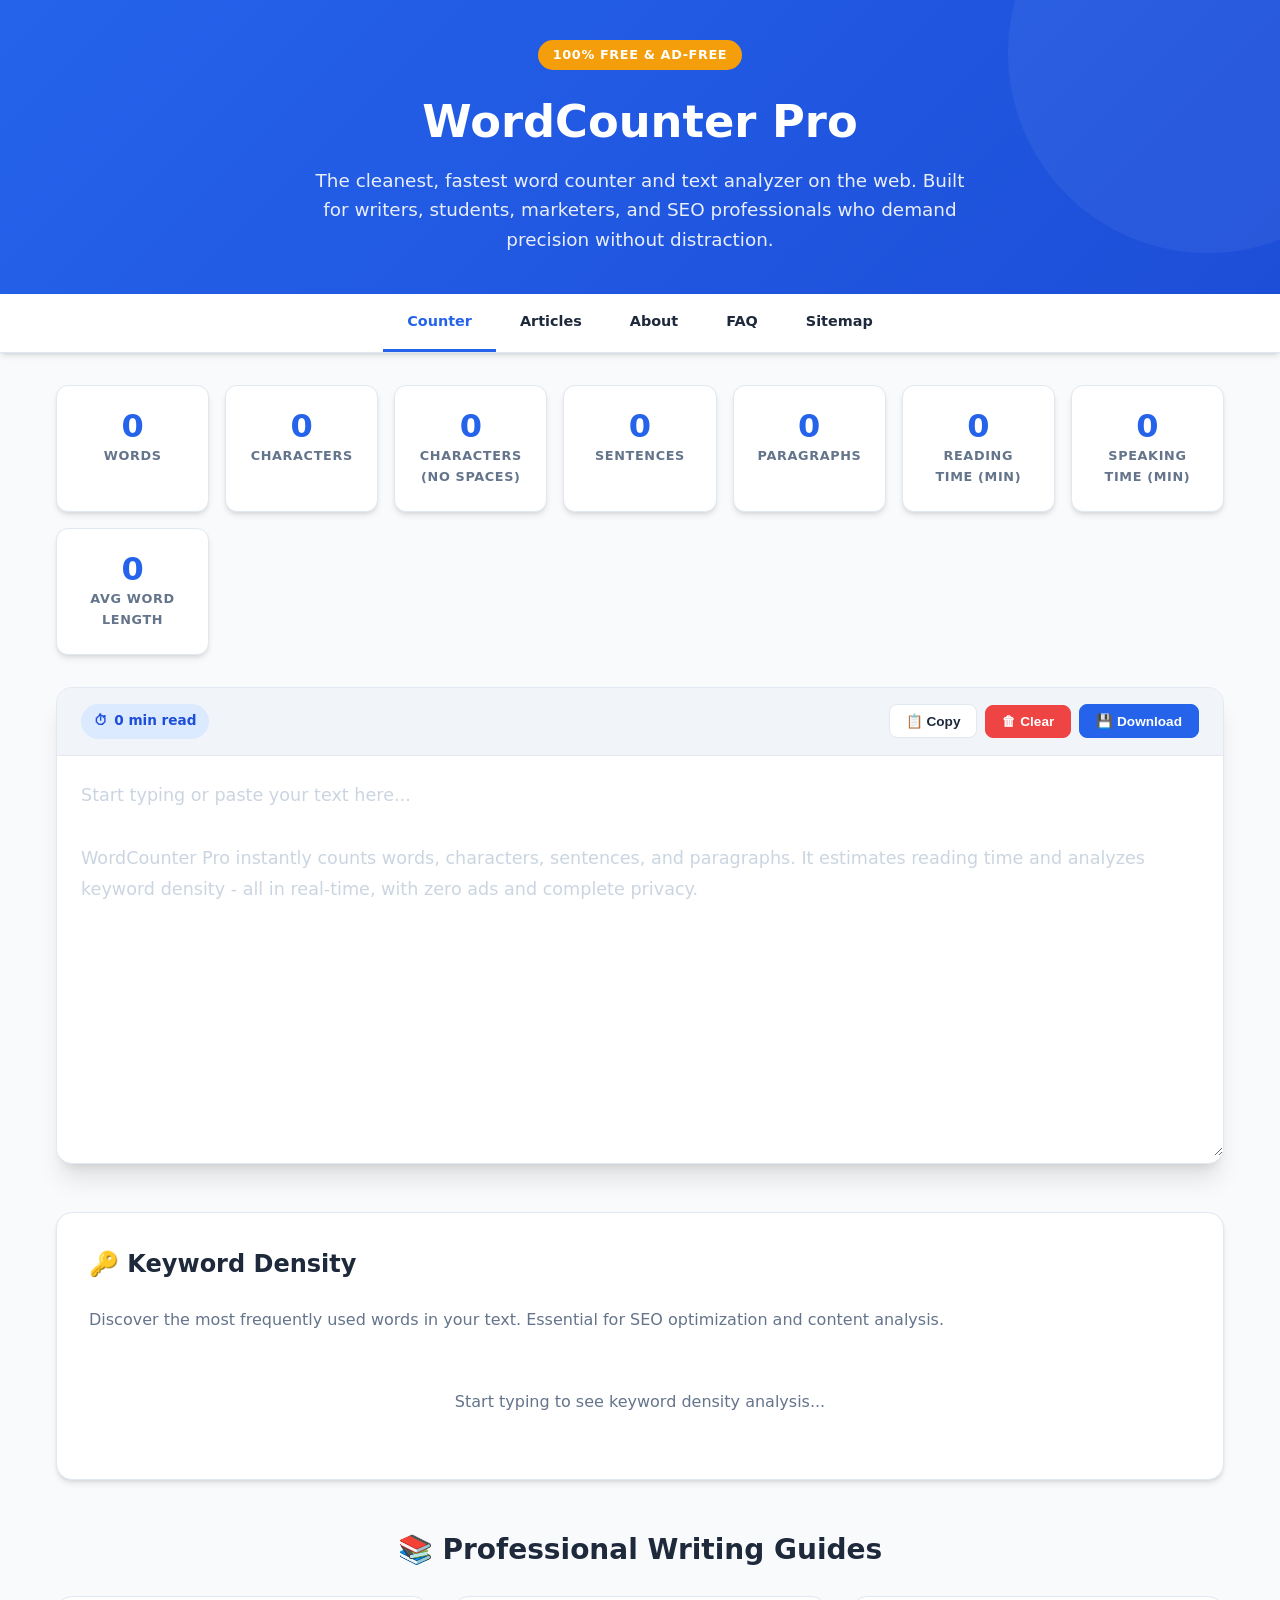
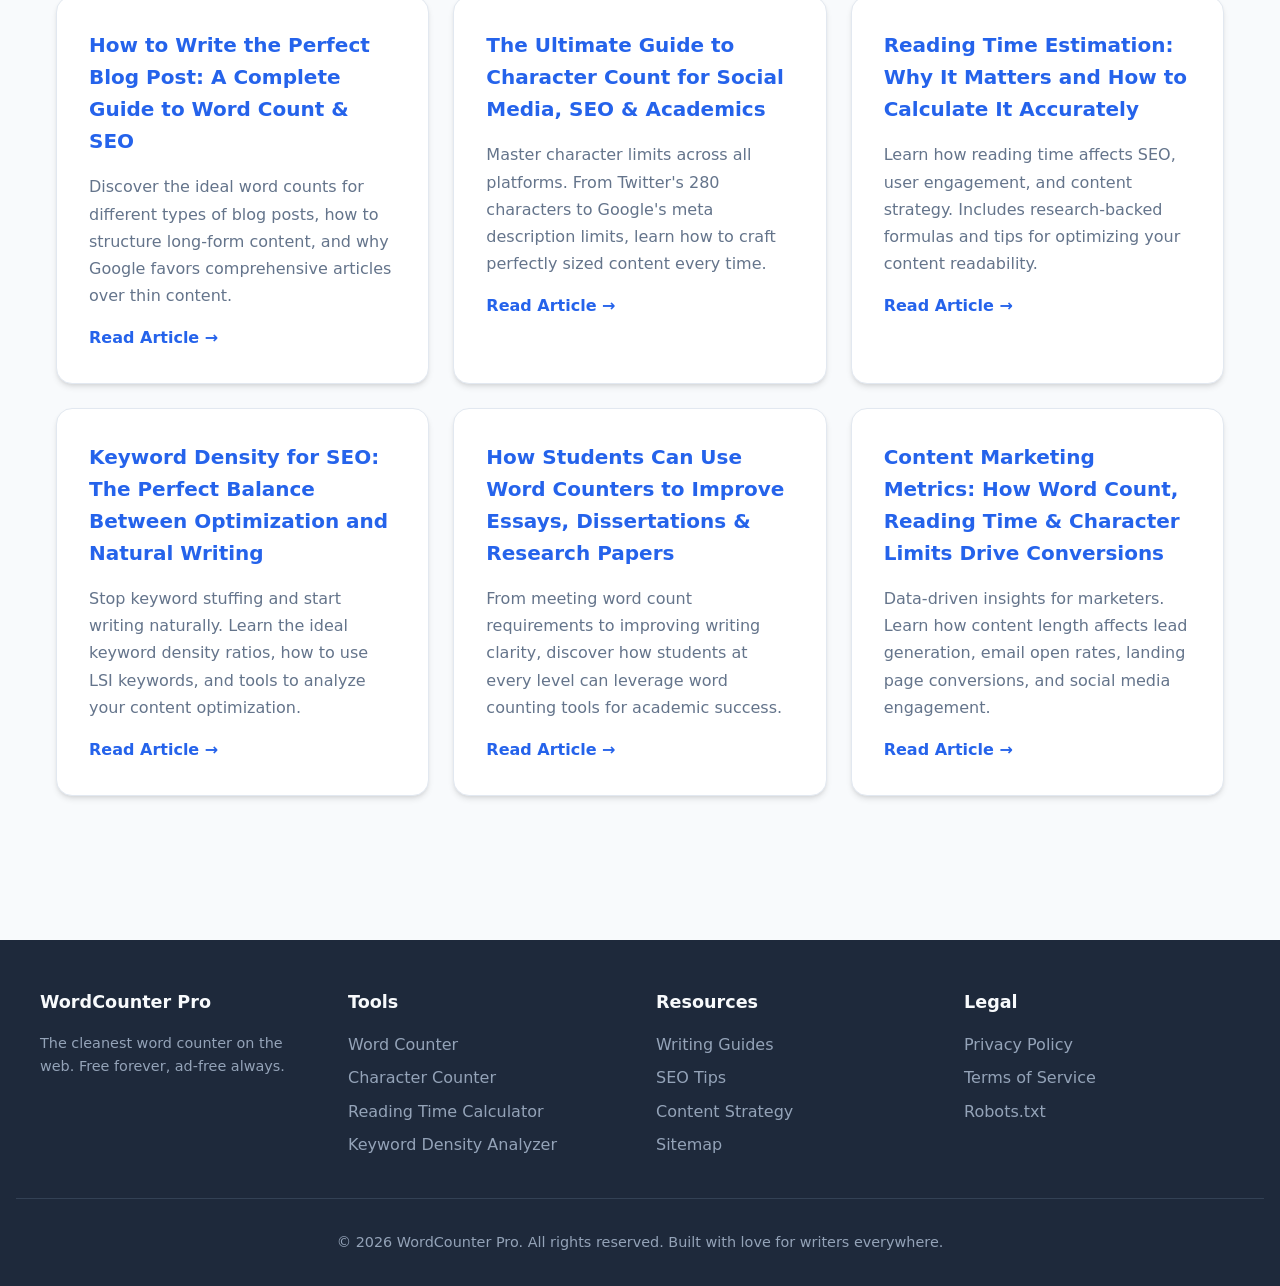
==== commit 4b178e92: "Add files via upload" ====
--- a/index.html
+++ b/index.html
@@ -3,29 +3,32 @@
 <head>
 <meta charset="UTF-8">
 <meta name="viewport" content="width=device-width, initial-scale=1.0">
-<title>WordCounter Pro - Free Online Word & Character Counter for Writers</title>
+<title>WordCounter Pro - Free Online Word & Character Counter</title>
 <meta name="description" content="Free online word counter, character counter, and reading time estimator. Clean, ad-free tool for writers, students, marketers, and SEO professionals. No signup required.">
-<meta name="keywords" content="word counter, character counter, online word count, reading time calculator, SEO word count, essay word counter, text analyzer">
+<meta name="keywords" content="word counter, character counter, online word count, reading time calculator, SEO word count, essay word counter, text analyzer, free word counter, character count tool">
 <meta name="author" content="WordCounter Pro">
 <meta name="robots" content="index, follow">
-<link rel="canonical" href="https://wordcounterpro.com/">
-<link rel="sitemap" type="application/xml" title="Sitemap" href="/sitemap.xml">
+<meta name="googlebot" content="index, follow">
+<link rel="canonical" href="https://bankacem.github.io/Word-Counter-/">
+<link rel="sitemap" type="application/xml" title="Sitemap" href="https://bankacem.github.io/Word-Counter-/sitemap.xml">
+<meta property="og:type" content="website">
+<meta property="og:url" content="https://bankacem.github.io/Word-Counter-/">
 <meta property="og:title" content="WordCounter Pro - Free Online Word & Character Counter">
 <meta property="og:description" content="Clean, ad-free word counter and text analyzer. Perfect for writers, students, and SEO professionals.">
-<meta property="og:type" content="website">
-<meta property="og:url" content="https://wordcounterpro.com/">
+<meta property="og:site_name" content="WordCounter Pro">
 <meta name="twitter:card" content="summary_large_image">
+<meta name="twitter:url" content="https://bankacem.github.io/Word-Counter-/">
 <meta name="twitter:title" content="WordCounter Pro - Free Online Word & Character Counter">
 <meta name="twitter:description" content="Clean, ad-free word counter and text analyzer. Perfect for writers, students, and SEO professionals.">
 <style>
 :root{--primary:#2563eb;--primary-dark:#1d4ed8;--secondary:#f59e0b;--bg:#f8fafc;--card:#ffffff;--text:#1e293b;--text-light:#64748b;--border:#e2e8f0;--success:#10b981;--danger:#ef4444;--shadow:0 4px 6px -1px rgba(0,0,0,0.1),0 2px 4px -2px rgba(0,0,0,0.1);--shadow-lg:0 20px 25px -5px rgba(0,0,0,0.1),0 8px 10px -6px rgba(0,0,0,0.1);}
 *{margin:0;padding:0;box-sizing:border-box;}
 body{font-family:'Segoe UI',system-ui,-apple-system,sans-serif;background:var(--bg);color:var(--text);line-height:1.6;}
-header{background:linear-gradient(135deg,var(--primary) 0%,var(--primary-dark) 100%);color:white;padding:2rem 1rem;text-align:center;position:relative;overflow:hidden;}
+header{background:linear-gradient(135deg,var(--primary) 0%,var(--primary-dark) 100%);color:white;padding:2.5rem 1rem;text-align:center;position:relative;overflow:hidden;}
 header::before{content:'';position:absolute;top:-50%;right:-10%;width:400px;height:400px;background:rgba(255,255,255,0.05);border-radius:50%;}
-header h1{font-size:2.5rem;font-weight:800;margin-bottom:0.5rem;position:relative;}
-header p{font-size:1.1rem;opacity:0.9;max-width:600px;margin:0 auto;position:relative;}
-.badge{display:inline-block;background:var(--secondary);color:white;padding:0.25rem 0.75rem;border-radius:9999px;font-size:0.75rem;font-weight:700;text-transform:uppercase;letter-spacing:0.05em;margin-top:1rem;}
+header h1{font-size:2.8rem;font-weight:800;margin-bottom:0.5rem;position:relative;}
+header p{font-size:1.15rem;opacity:0.9;max-width:650px;margin:0 auto;position:relative;}
+.badge{display:inline-block;background:var(--secondary);color:white;padding:0.3rem 0.9rem;border-radius:9999px;font-size:0.8rem;font-weight:700;text-transform:uppercase;letter-spacing:0.05em;margin-bottom:1rem;position:relative;}
 nav{background:var(--card);border-bottom:1px solid var(--border);padding:0;position:sticky;top:0;z-index:100;box-shadow:var(--shadow);}
 nav ul{display:flex;justify-content:center;list-style:none;flex-wrap:wrap;max-width:1200px;margin:0 auto;}
 nav li a{display:block;padding:1rem 1.5rem;color:var(--text);text-decoration:none;font-weight:600;font-size:0.9rem;transition:all 0.2s;border-bottom:3px solid transparent;}
@@ -48,7 +51,7 @@
 #textInput{width:100%;min-height:400px;padding:1.5rem;border:none;outline:none;font-size:1.1rem;line-height:1.8;resize:vertical;font-family:'Segoe UI',system-ui,sans-serif;color:var(--text);}
 #textInput::placeholder{color:#cbd5e1;}
 .keyword-section{background:var(--card);border-radius:16px;box-shadow:var(--shadow);border:1px solid var(--border);padding:2rem;margin-bottom:3rem;}
-.keyword-section h2{font-size:1.5rem;margin-bottom:1.5rem;display:flex;align-items:center;gap:0.5rem;}
+.keyword-section h2{font-size:1.5rem;margin-bottom:1.5rem;}
 .keyword-grid{display:grid;grid-template-columns:repeat(auto-fill,minmax(200px,1fr));gap:0.75rem;}
 .keyword-item{display:flex;justify-content:space-between;align-items:center;padding:0.75rem 1rem;background:#f8fafc;border-radius:8px;border:1px solid var(--border);}
 .keyword-item .word{font-weight:600;color:var(--text);}
@@ -96,11 +99,11 @@
 
 <nav>
 <ul>
-<li><a href="#counter" class="active" onclick="showSection('counter')">Counter</a></li>
-<li><a href="#articles" onclick="showSection('articles')">Articles</a></li>
-<li><a href="#about" onclick="showSection('about')">About</a></li>
-<li><a href="#faq" onclick="showSection('faq')">FAQ</a></li>
-<li><a href="/sitemap.xml" target="_blank">Sitemap</a></li>
+<li><a href="#counter" class="active" onclick="showSection('counter');return false;">Counter</a></li>
+<li><a href="#articles" onclick="showSection('articles');return false;">Articles</a></li>
+<li><a href="#about" onclick="showSection('about');return false;">About</a></li>
+<li><a href="#faq" onclick="showSection('faq');return false;">FAQ</a></li>
+<li><a href="https://bankacem.github.io/Word-Counter-/sitemap.xml" target="_blank">Sitemap</a></li>
 </ul>
 </nav>
 
@@ -178,7 +181,7 @@
 <h3>What file formats can I download?</h3>
 <p>Currently, you can download your text as a plain .txt file. We are considering adding support for .docx and .pdf exports in future updates based on user feedback.</p>
 <h3>How do I use the keyword density feature?</h3>
-<p>Simply type or paste your text into the editor. The keyword density section automatically updates to show the most frequently used words, excluding common stop words like "the," "and," and "is." This helps SEO professionals identify overused or underused terms.</p>
+<p>Simply type or paste your text into the editor. The keyword density section automatically updates to show the most frequently used words, excluding common stop words like &quot;the,&quot; &quot;and,&quot; and &quot;is.&quot; This helps SEO professionals identify overused or underused terms.</p>
 </div>
 
 </div>
@@ -192,19 +195,19 @@
 <div class="footer-col">
 <h4>Tools</h4>
 <ul>
-<li><a href="#counter" onclick="showSection('counter')">Word Counter</a></li>
-<li><a href="#counter" onclick="showSection('counter')">Character Counter</a></li>
-<li><a href="#counter" onclick="showSection('counter')">Reading Time Calculator</a></li>
-<li><a href="#counter" onclick="showSection('counter')">Keyword Density Analyzer</a></li>
+<li><a href="#counter" onclick="showSection('counter');return false;">Word Counter</a></li>
+<li><a href="#counter" onclick="showSection('counter');return false;">Character Counter</a></li>
+<li><a href="#counter" onclick="showSection('counter');return false;">Reading Time Calculator</a></li>
+<li><a href="#counter" onclick="showSection('counter');return false;">Keyword Density Analyzer</a></li>
 </ul>
 </div>
 <div class="footer-col">
 <h4>Resources</h4>
 <ul>
-<li><a href="#articles" onclick="showSection('articles')">Writing Guides</a></li>
-<li><a href="#articles" onclick="showSection('articles')">SEO Tips</a></li>
-<li><a href="#articles" onclick="showSection('articles')">Content Strategy</a></li>
-<li><a href="/sitemap.xml" target="_blank">Sitemap</a></li>
+<li><a href="#articles" onclick="showSection('articles');return false;">Writing Guides</a></li>
+<li><a href="#articles" onclick="showSection('articles');return false;">SEO Tips</a></li>
+<li><a href="#articles" onclick="showSection('articles');return false;">Content Strategy</a></li>
+<li><a href="https://bankacem.github.io/Word-Counter-/sitemap.xml" target="_blank">Sitemap</a></li>
 </ul>
 </div>
 <div class="footer-col">
@@ -212,7 +215,7 @@
 <ul>
 <li><a href="#">Privacy Policy</a></li>
 <li><a href="#">Terms of Service</a></li>
-<li><a href="/robots.txt" target="_blank">Robots.txt</a></li>
+<li><a href="https://bankacem.github.io/Word-Counter-/robots.txt" target="_blank">Robots.txt</a></li>
 </ul>
 </div>
 </div>
@@ -227,11 +230,11 @@
 const stopWords=new Set(['the','a','an','and','or','but','in','on','at','to','for','of','with','by','from','up','about','into','through','during','before','after','above','below','between','among','within','without','against','under','over','is','are','was','were','be','been','being','have','has','had','do','does','did','will','would','shall','should','can','could','may','might','must','ought','need','dare','used','this','that','these','those','i','you','he','she','it','we','they','me','him','her','us','them','my','your','his','its','our','their','what','which','who','whom','whose','where','when','why','how','all','each','every','both','few','more','most','other','some','such','no','nor','not','only','own','same','so','than','too','very','just','now','then','here','there','once','again','also','back','still','yet','already','almost','enough','even','ever','far','fast','hard','late','long','never','quick','slow','soon','well','as','if','because','while','although','though','unless','until','since','whether','once','than','like','so','if','unless','until','because','since','while','although','though','whereas','whilst','however','therefore','thus','hence','moreover','furthermore','nevertheless','nonetheless','otherwise','instead','meanwhile','besides','additionally','consequently','accordingly','subsequently','eventually','finally','initially','originally','currently','recently','previously','formerly','lately','ultimately','indeed','certainly','definitely','absolutely','probably','possibly','perhaps','maybe','likely','obviously','clearly','apparently','presumably','supposedly','arguably','potentially','essentially','basically','generally','usually','normally','typically','frequently','often','sometimes','occasionally','rarely','seldom','hardly','barely','scarcely']);
 
 const articles=[
-{id:'article1',title:'How to Write the Perfect Blog Post: A Complete Guide to Word Count & SEO',excerpt:'Discover the ideal word counts for different types of blog posts, how to structure long-form content, and why Google favors comprehensive articles over thin content.',content:'<h2>How to Write the Perfect Blog Post: A Complete Guide to Word Count & SEO</h2><p>Writing a blog post that ranks on Google and engages readers is both an art and a science. One of the most common questions content creators ask is: <strong>how long should my blog post be?</strong> The answer, as with most things in SEO, is nuanced. In this comprehensive guide, we will explore the ideal word counts for different types of content, the science behind reader engagement, and practical strategies for creating posts that dominate search results.</p><h3>The Science of Word Count and SEO</h3><p>Multiple studies have shown a strong correlation between content length and search engine rankings. According to research by Backlinko, the average Google first page result contains <strong>1,447 words</strong>. However, this does not mean every post needs to be 1,500 words. The key is matching your content length to user intent.</p><p>Google's algorithms have evolved to prioritize content depth over keyword density. The Helpful Content Update and subsequent algorithm changes reward content that genuinely satisfies user queries. This means your word count should be dictated by how thoroughly you can answer a question, not by an arbitrary number.</p><h3>Ideal Word Counts by Content Type</h3><ul><li><strong>News & Updates (300-500 words):</strong> Quick announcements, company updates, and breaking news pieces</li><li><strong>How-To Guides (1,500-2,500 words):</strong> Step-by-step tutorials that need detailed explanations</li><li><strong>List Posts (1,000-2,000 words):</strong> Curated lists with sufficient detail for each item</li><li><strong>Pillar Content (3,000-5,000+ words):</strong> Comprehensive guides that cover a topic exhaustively</li><li><strong>Product Reviews (1,000-2,000 words):</strong> Detailed evaluations with pros, cons, and comparisons</li><li><strong>Case Studies (1,500-3,000 words):</strong> In-depth analysis of real-world results</li><li><strong>Opinion Pieces (800-1,500 words):</strong> Thought leadership and commentary</li></ul><h3>Why Long-Form Content Ranks Better</h3><p>Long-form content tends to rank better for several reasons. First, it naturally includes more keywords and semantic variations, signaling topical authority to search engines. Second, comprehensive content earns more backlinks because other websites prefer citing authoritative sources. Third, longer content keeps readers on the page longer, reducing bounce rate and increasing dwell time - both positive ranking signals.</p><p>However, length alone is not enough. A 5,000-word post filled with fluff will not outrank a 1,000-word post that directly answers the user's question. Quality always trumps quantity. The goal is to be as comprehensive as necessary, but no more.</p><h3>Structuring Long-Form Content for Readability</h3><p>The biggest challenge with long-form content is maintaining reader engagement. Here are proven strategies:</p><ol><li><strong>Use descriptive headings (H2, H3, H4):</strong> Break content into scannable sections. Readers should understand your article by reading headings alone.</li><li><strong>Include visuals every 300-400 words:</strong> Images, charts, infographics, and videos break up text and improve comprehension.</li><li><strong>Write short paragraphs:</strong> Aim for 2-3 sentences per paragraph. Walls of text intimidate readers.</li><li><strong>Use bullet points and numbered lists:</strong> These make information digestible and scannable.</li><li><strong>Add a table of contents:</strong> For posts over 2,000 words, a clickable TOC improves user experience and may earn jump links in SERPs.</li><li><strong>Include a summary box:</strong> A "Key Takeaways" section at the top helps busy readers get the gist quickly.</li></ol><h3>Using WordCounter Pro for Content Optimization</h3><p>Our word counter tool is designed specifically for content creators. As you write, you can monitor your word count in real-time, check your keyword density to avoid over-optimization, and estimate reading time to ensure your content matches audience expectations. The keyword density feature is particularly valuable for SEO - it helps you identify whether you are using your target keyword enough (or too much) without resorting to awkward keyword stuffing.</p><h3>Common Word Count Mistakes to Avoid</h3><ul><li><strong>Writing to a number:</strong> Do not add fluff to hit an arbitrary word count. Every sentence should add value.</li><li><strong>Ignoring mobile readers:</strong> Long posts can be intimidating on small screens. Use ample white space and short paragraphs.</li><li><strong>Neglecting the introduction:</strong> The first 100 words determine whether readers stay. Hook them immediately with a compelling problem or promise.</li><li><strong>Forgetting the conclusion:</strong> Summarize key points and include a clear call-to-action. Do not let your post fizzle out.</li></ul><h3>Conclusion</h3><p>The perfect blog post length depends on your topic, audience, and competition. While data suggests longer content tends to perform better in search, the ultimate metric is user satisfaction. Write as much as needed to thoroughly answer the query, structure your content for readability, and always prioritize quality over quantity. Use WordCounter Pro to track your progress, optimize your keyword usage, and ensure your content hits the sweet spot for both readers and search engines.</p>'},
-{id:'article2',title:'The Ultimate Guide to Character Count for Social Media, SEO & Academics',excerpt:'Master character limits across all platforms. From Twitter's 280 characters to Google's meta description limits, learn how to craft perfectly sized content every time.',content:'<h2>The Ultimate Guide to Character Count for Social Media, SEO & Academics</h2><p>In the digital age, character count is not just a number - it is a constraint that shapes how we communicate. Whether you are crafting a tweet, writing a meta description, or submitting an academic paper, understanding character limits is essential for effective communication. This guide covers every major platform and use case, giving you the knowledge to optimize your content for maximum impact.</p><h3>Social Media Character Limits in 2026</h3><p>Each social platform has evolved its character policies. Here are the current limits you need to know:</p><ul><li><strong>Twitter/X:</strong> 280 characters per tweet. Premium users can write up to 25,000 characters, but the feed still truncates at 280.</li><li><strong>Instagram:</strong> 2,200 characters per caption. However, only the first 125 characters appear without tapping "more."</li><li><strong>Facebook:</strong> 63,206 characters per post, but optimal engagement happens under 80 characters.</li><li><strong>LinkedIn:</strong> 3,000 characters for posts, 2,000 for comments. Posts between 1,300-2,000 characters get the most engagement.</li><li><strong>TikTok:</strong> 2,200 characters for captions. The first line is crucial for hooking viewers.</li><li><strong>YouTube:</strong> 5,000 characters for descriptions, 100 for titles. Titles should stay under 60 characters to avoid truncation.</li><li><strong>Pinterest:</strong> 500 characters for descriptions. Rich pins allow more, but concise descriptions perform better.</li></ul><h3>SEO Character Count Best Practices</h3><p>Search engine optimization is heavily influenced by character count. Here are the critical limits:</p><ul><li><strong>Title Tags:</strong> 50-60 characters. Google typically displays the first 600 pixels, which equals roughly 50-60 characters depending on letter width.</li><li><strong>Meta Descriptions:</strong> 150-160 characters. Google may rewrite these, but well-crafted descriptions improve click-through rates.</li><li><strong>URL Slugs:</strong> Under 75 characters. Shorter URLs are easier to share and perform slightly better in search.</li><li><strong>Alt Text:</strong> 125 characters maximum. Screen readers typically stop after 125 characters.</li><li><strong>H1 Tags:</strong> 20-70 characters. Your main heading should be descriptive but concise.</li></ul><h3>Academic Writing Character & Word Count Standards</h3><p>Academic institutions and journals enforce strict length requirements:</p><ul><li><strong>College Essays (Common App):</strong> 250-650 words. The sweet spot is typically 500-650 words.</li><li><strong>Abstracts:</strong> 150-300 words for most journals. Some require as few as 100 words.</li><li><strong>Research Papers:</strong> Varies by discipline. Humanities papers often run 8,000-12,000 words; STEM papers are typically 3,000-6,000 words.</li><li><strong>Dissertations:</strong> 80,000-100,000 words for PhD level in humanities; 40,000-60,000 in sciences.</li><li><strong>Conference Papers:</strong> 3,000-5,000 words, with strict page limits (typically 6-10 pages).</li></ul><h3>Why Character Count Matters for User Experience</h3><p>Beyond platform constraints, character count directly impacts readability and engagement. Studies show that:</p><ul><li>Sentences over 25 words decrease comprehension by 20%</li><li>Paragraphs over 150 words cause readers to skip</li><li>Social media posts under 80 characters get 66% more engagement</li><li>Email subject lines under 50 characters have higher open rates</li><li>Push notifications under 40 characters have the highest click-through rates</li></ul><h3>How to Write Within Character Limits</h3><p>Writing concisely is a skill. Here are proven techniques:</p><ol><li><strong>Eliminate filler words:</strong> Remove "very," "really," "just," "that," and "in order to."</li><li><strong>Use active voice:</strong> "The team completed the project" (24 chars) vs "The project was completed by the team" (38 chars).</li><li><strong>Choose strong verbs:</strong> "Sprinted" instead of "ran very fast."</li><li><strong>Avoid redundancy:</strong> "Free gift" is redundant. "Gift" suffices.</li><li><strong>Use numerals:</strong> "5" instead of "five" saves characters.</li><li><strong>Abbreviate strategically:</strong> Use well-known abbreviations like "SEO," "CTA," and "ROI."</li></ol><h3>Using WordCounter Pro for Character Optimization</h3><p>Our tool provides real-time character counting with and without spaces, making it perfect for platform-specific optimization. The keyword density feature also helps ensure your limited character budget includes the most important terms. Whether you are writing a tweet, a meta description, or an abstract, WordCounter Pro ensures you hit your target precisely.</p><h3>Conclusion</h3><p>Character count is more than a constraint - it is a framework for clarity. By understanding the limits of each platform and discipline, you can craft messages that are concise, impactful, and perfectly optimized. Use WordCounter Pro to stay within bounds while maximizing the power of every character.</p>'},
-{id:'article3',title:'Reading Time Estimation: Why It Matters and How to Calculate It Accurately',excerpt:'Learn how reading time affects SEO, user engagement, and content strategy. Includes research-backed formulas and tips for optimizing your content readability.',content:'<h2>Reading Time Estimation: Why It Matters and How to Calculate It Accurately</h2><p>Have you ever clicked on an article, saw "12 min read" at the top, and immediately closed the tab? Or perhaps you were relieved to see "3 min read" and dove right in? Reading time estimates are small but powerful signals that shape user behavior, content strategy, and even search engine rankings. In this guide, we explore the science behind reading speed, why reading time matters, and how to use it to improve your content.</p><h3>The Science of Reading Speed</h3><p>Reading speed varies significantly based on content complexity, reader expertise, and reading purpose. Here are the key benchmarks:</p><ul><li><strong>Silent reading (average adult):</strong> 238 words per minute (WPM) - the most widely cited figure from Marc Brysbaert's 2019 research</li><li><strong>Silent reading (college students):</strong> 300 WPM for familiar topics</li><li><strong>Technical reading:</strong> 150-200 WPM for dense, unfamiliar material</li><li><strong>Proofreading:</strong> 180 WPM when carefully checking for errors</li><li><strong>Speaking aloud:</strong> 130 WPM for presentations and speeches</li><li><strong>Skimming:</strong> 700+ WPM when scanning for specific information</li></ul><h3>Why Reading Time Affects SEO</h3><p>Google does not directly use reading time as a ranking factor, but it correlates strongly with signals Google does value:</p><ul><li><strong>Dwell time:</strong> Longer content keeps users on the page longer, signaling satisfaction</li><li><strong>Bounce rate:</strong> Accurate reading time estimates set proper expectations, reducing immediate exits</li><li><strong>Click-through rate:</strong> Users prefer content that matches their available time</li><li><strong>Featured snippets:</strong> Google sometimes displays reading time in search results</li></ul><p>Medium popularized reading time estimates, and now major publishers like The New York Times, The Guardian, and BuzzFeed include them. This has trained users to expect and use this information when deciding what to read.</p><h3>How to Calculate Reading Time</h3><p>The basic formula is simple: <strong>Word Count / Words Per Minute = Reading Time in Minutes</strong></p><p>For example, a 1,500-word article at 238 WPM equals approximately 6.3 minutes. Most tools round to the nearest minute, so this would display as "6 min read."</p><p>However, advanced calculators adjust for:</p><ul><li><strong>Image count:</strong> Each image adds approximately 12 seconds of viewing time</li><li><strong>Video embeds:</strong> Add the video length to the total</li><li><strong>Code blocks:</strong> Technical content is read 30-40% slower</li><li><strong>Tables and charts:</strong> Add 5-10 seconds per data visualization</li><li><strong>Reading difficulty:</strong> Flesch Reading Ease score below 50 increases time by 20%</li></ul><h3>Optimal Reading Times by Content Type</h3><p>Research from content analytics platforms reveals ideal reading times for different goals:</p><ul><li><strong>Social media shares:</strong> 3-7 minutes (sweet spot at 5 minutes)</li><li><strong>Email newsletters:</strong> 3-5 minutes (higher open rates)</li><li><strong>SEO blog posts:</strong> 7-15 minutes (ranks for more keywords)</li><li><strong>Case studies:</strong> 8-12 minutes (builds authority)</li><li><strong>White papers:</strong> 15-30 minutes (generates leads)</li><li><strong>News articles:</strong> 2-5 minutes (matches attention spans)</li></ul><h3>Improving Readability to Reduce Effective Reading Time</h3><p>You cannot change how fast people read, but you can make your content easier to process:</p><ol><li><strong>Write at an 8th-grade reading level:</strong> Tools like the Flesch-Kincaid test help. Aim for a score of 60-70.</li><li><strong>Use short sentences:</strong> Average sentence length should be 15-20 words.</li><li><strong>Break up text:</strong> Use subheadings every 300 words, images every 400 words.</li><li><strong>Front-load information:</strong> Put the most important points in the first paragraph.</li><li><strong>Use transition words:</strong> "However," "therefore," and "meanwhile" guide readers through your logic.</li><li><strong>Avoid jargon:</strong> Unless writing for a technical audience, explain terms or link to definitions.</li></ol><h3>Speaking Time vs. Reading Time</h3><p>For presenters and speechwriters, speaking time is crucial. The average speaking rate is 130 WPM, though this varies:</p><ul><li><strong>Conversational:</strong> 130-150 WPM</li><li><strong>Presentation:</strong> 100-120 WPM (allows for pauses and emphasis)</li><li><strong>Auctioneer/fast:</strong> 250+ WPM</li><li><strong>Podcast/narration:</strong> 150-160 WPM</li></ul><p>WordCounter Pro calculates both reading and speaking time, making it invaluable for speech preparation, podcast scripting, and presentation planning.</p><h3>Conclusion</h3><p>Reading time is a small detail with outsized impact. By understanding how to calculate it accurately and optimize your content for readability, you can improve user satisfaction, SEO performance, and content strategy. WordCounter Pro's real-time reading time estimation helps you craft content that respects your audience's time while delivering maximum value.</p>'},
-{id:'article4',title:'Keyword Density for SEO: The Perfect Balance Between Optimization and Natural Writing',excerpt:'Stop keyword stuffing and start writing naturally. Learn the ideal keyword density ratios, how to use LSI keywords, and tools to analyze your content optimization.',content:'<h2>Keyword Density for SEO: The Perfect Balance Between Optimization and Natural Writing</h2><p>Keyword density has been one of the most debated topics in SEO since the dawn of search engines. In the early 2000s, marketers stuffed pages with keywords to game the system. Today, Google's algorithms are sophisticated enough to detect and penalize such tactics. So what is the right keyword density in 2026? And how do you optimize content without sacrificing readability? This guide provides research-backed answers.</p><h3>What Is Keyword Density?</h3><p>Keyword density is the percentage of times a target keyword appears in your content relative to the total word count. The formula is:</p><p style="background:#f1f5f9;padding:1rem;border-radius:8px;font-family:monospace;">Keyword Density = (Number of times keyword appears / Total word count) x 100</p><p>For example, if your target keyword "organic coffee" appears 10 times in a 1,000-word article, your keyword density is 1%.</p><h3>The Ideal Keyword Density in 2026</h3><p>Google has never published an official keyword density recommendation, and for good reason: there is no magic number. However, extensive SEO research suggests these ranges:</p><ul><li><strong>Primary keyword:</strong> 0.5% - 2.5% (1-2 times per 100 words)</li><li><strong>Secondary keywords:</strong> 0.3% - 1.5%</li><li><strong>LSI (Latent Semantic Indexing) keywords:</strong> 1% - 3% collectively</li></ul><p>Yoast SEO, one of the most popular WordPress plugins, recommends a keyword density of 0.5% - 3%. SEMrush's analysis of top-ranking pages found an average primary keyword density of 1.14%.</p><p>The key insight: <strong>context matters more than count.</strong> Google's BERT and MUM algorithms understand natural language, synonyms, and user intent. They do not need exact-match keywords to understand what your content is about.</p><h3>Keyword Density vs. Keyword Stuffing</h3><p>Keyword stuffing is the practice of overloading content with keywords to manipulate rankings. Google's Webmaster Guidelines explicitly prohibit this practice. Signs of keyword stuffing include:</p><ul><li>Keyword density above 3-4%</li><li>Unnatural repetition that disrupts reading flow</li><li>Lists of keywords with no contextual value</li><li>Keywords hidden in white text or meta tags</li><li>Keyword variants crammed into every sentence</li></ul><p>Google's Panda algorithm, first released in 2011, was specifically designed to penalize thin and keyword-stuffed content. Subsequent updates have only made these penalties more severe.</p><h3>The Power of LSI Keywords and Semantic SEO</h3><p>Instead of obsessing over a single keyword, modern SEO focuses on topical authority. LSI keywords are terms semantically related to your primary keyword. For example, if your primary keyword is "apple pie," LSI keywords include "cinnamon," "baking," "crust," "dessert," and "recipe."</p><p>Using LSI keywords signals to Google that your content covers a topic comprehensively, not just a single keyword. This approach:</p><ul><li>Improves rankings for long-tail keyword variations</li><li>Reduces the risk of keyword stuffing penalties</li><li>Makes content more natural and readable</li><li>Helps you rank for "People Also Ask" questions</li></ul><h3>Where to Place Keywords for Maximum Impact</h3><p>Keyword placement is as important as density. Prioritize these locations:</p><ol><li><strong>Title tag:</strong> Include the primary keyword near the beginning</li><li><strong>H1 heading:</strong> Use the exact or close variant of your keyword</li><li><strong>First 100 words:</strong> Mention your keyword early to establish topic relevance</li><li><strong>Subheadings (H2, H3):</strong> Use keyword variations naturally</li><li><strong>Image alt text:</strong> Describe images using relevant keywords</li><li><strong>URL slug:</strong> Keep it short and keyword-rich</li><li><strong>Meta description:</strong> Include the keyword to improve CTR</li><li><strong>Conclusion:</strong> Reinforce the topic with a final keyword mention</li></ol><h3>How to Analyze Keyword Density with WordCounter Pro</h3><p>Our keyword density feature automatically analyzes your text and displays the most frequently used words, excluding common stop words like "the," "and," and "is." This gives you a clear picture of your content's topical focus. Here is how to use it effectively:</p><ul><li><strong>Check your primary keyword:</strong> Ensure it appears naturally throughout the text</li><li><strong>Identify overused words:</strong> If one word dominates, diversify with synonyms</li><li><strong>Discover LSI opportunities:</strong> Look for related terms you could expand on</li><li><strong>Balance your vocabulary:</strong> A rich vocabulary signals expertise to both readers and search engines</li></ul><h3>Tools for Advanced Keyword Analysis</h3><p>Beyond WordCounter Pro, consider these tools for deeper analysis:</p><ul><li><strong>Google Search Console:</strong> See which queries actually bring traffic to your page</li><li><strong>SEMrush:</strong> Analyze competitor keyword density and discover gaps</li><li><strong>Ahrefs:</strong> Find keyword cannibalization issues across your site</li><li><strong>Surfer SEO:</strong> Compare your content against top-ranking pages in real-time</li></ul><h3>Conclusion</h3><p>Keyword density is not dead, but it has evolved. The goal is no longer to hit an exact percentage but to write naturally while signaling topical relevance. Focus on comprehensive coverage, semantic richness, and user intent. Use WordCounter Pro's keyword density feature as a guide, not a rule, and always prioritize the reader experience over algorithmic manipulation.</p>'},
-{id:'article5',title:'How Students Can Use Word Counters to Improve Essays, Dissertations & Research Papers',excerpt:'From meeting word count requirements to improving writing clarity, discover how students at every level can leverage word counting tools for academic success.',content:'<h2>How Students Can Use Word Counters to Improve Essays, Dissertations & Research Papers</h2><p>For students, word count is not just a number - it is often a grade requirement. Whether you are writing a 500-word personal statement, a 3,000-word research paper, or a 100,000-word dissertation, staying within prescribed limits is crucial. But word counters are far more useful than simple compliance tools. This guide explores how students at every academic level can use word counting to improve their writing, manage their time, and achieve better grades.</p><h3>Understanding Academic Word Count Requirements</h3><p>Every academic level has typical word count expectations:</p><ul><li><strong>High school essays:</strong> 300-1,000 words</li><li><strong>College admission essays:</strong> 250-650 words (Common App limit)</li><li><strong>Undergraduate essays:</strong> 1,500-3,000 words</li><li><strong>Literature reviews:</strong> 2,000-5,000 words</li><li><strong>Master's dissertations:</strong> 15,000-25,000 words</li><li><strong>PhD theses:</strong> 80,000-100,000 words</li><li><strong>Journal articles:</strong> 3,000-8,000 words depending on discipline</li></ul><p>Most institutions allow a 10% leeway above or below the target. Exceeding this range can result in penalties, so monitoring your word count throughout the writing process is essential.</p><h3>Word Count as a Writing Strategy</h3><p>Smart students use word count as a structural tool, not just a final check. Here is how:</p><ol><li><strong>Allocate words by section:</strong> For a 2,000-word essay, plan: Introduction (200 words), Body Paragraph 1 (500), Body Paragraph 2 (500), Body Paragraph 3 (500), Conclusion (300). This prevents unbalanced arguments.</li><li><strong>Set daily word count goals:</strong> A 10,000-word dissertation written over 30 days requires only 334 words per day. Breaking large projects into daily targets makes them manageable.</li><li><strong>Use word count to identify weak sections:</strong> If one argument is 800 words and another is 200, the weaker argument needs expansion or the stronger one needs trimming.</li><li><strong>Track progress visually:</strong> Seeing your word count grow provides motivation and a sense of accomplishment.</li></ol><h3>Meeting Minimum Word Counts Without Fluff</h3><p>Struggling to hit the minimum? Here are legitimate ways to expand your content:</p><ul><li><strong>Add examples and case studies:</strong> Real-world applications strengthen arguments while adding words</li><li><strong>Expand on counterarguments:</strong> Addressing opposing views demonstrates critical thinking</li><li><strong>Include data and statistics:</strong> Cite research with brief explanations of methodology</li><li><strong>Define key terms:</strong> Academic writing benefits from precise definitions</li><li><strong>Add transitional paragraphs:</strong> Smooth connections between sections improve flow</li></ul><p>Avoid these fluff tactics: repeating the same point, adding unnecessary adjectives, using passive voice to inflate sentences, or including irrelevant information.</p><h3>Trimming Excess to Meet Maximum Word Counts</h3><p>When you are over the limit, cut strategically:</p><ul><li><strong>Remove redundant phrases:</strong> "In order to" = "To"; "Due to the fact that" = "Because"</li><li><strong>Eliminate filler words:</strong> "Very," "really," "quite," and "rather" rarely add meaning</li><li><strong>Use active voice:</strong> It is more concise and direct</li><li><strong>Condense quotes:</strong> Use ellipses to shorten long quotations, keeping only the essential parts</li><li><strong>Remove tangential points:</strong> If a paragraph does not directly support your thesis, cut it</li></ul><h3>Word Count and Writing Quality</h3><p>Research from the University of Oxford found that students who actively monitor their word count produce more coherent essays. Why? Because word count awareness forces writers to plan, prioritize, and self-edit. Students who write without checking word counts tend to ramble, repeat themselves, or leave arguments underdeveloped.</p><p>Additionally, reading time estimation helps students gauge whether their writing is appropriate for their audience. A professor reading 50 essays appreciates concise, well-structured arguments over verbose prose.</p><h3>Using WordCounter Pro for Academic Writing</h3><p>WordCounter Pro is designed with students in mind. Key features for academic use include:</p><ul><li><strong>Real-time counting:</strong> Watch your word count grow as you type, eliminating the need for constant manual checks</li><li><strong>Character counting:</strong> Essential for applications with strict character limits (like the Common App's 650-word limit, which is actually enforced by character count in some systems)</li><li><strong>Reading time:</strong> Ensure your presentation or speech fits within time limits</li><li><strong>Paragraph counting:</strong> Verify you have enough structural breaks for readability</li><li><strong>Keyword density:</strong> Check that you are using subject-specific terminology appropriately without overusing buzzwords</li></ul><h3>Citation Managers and Word Count</h3><p>One common question: do citations count toward word count? The answer varies by institution:</p><ul><li><strong>In-text citations:</strong> Usually count (e.g., "Smith, 2020, p. 45")</li><li><strong>Footnotes:</strong> Sometimes excluded; check your style guide</li><li><strong>Reference lists/bibliographies:</strong> Almost always excluded</li><li><strong>Appendices:</strong> Usually excluded but confirm with your supervisor</li></ul><p>WordCounter Pro counts everything in the text box, so you can easily toggle between "with references" and "without references" by temporarily removing your bibliography.</p><h3>Conclusion</h3><p>Word count is not an arbitrary constraint - it is a framework for effective academic communication. By using word counters strategically throughout the writing process, students can plan better, write more efficiently, and produce higher-quality work. WordCounter Pro provides the precision and privacy students need, with no ads, no data collection, and complete confidentiality for your academic work.</p>'},
+{id:'article1',title:'How to Write the Perfect Blog Post: A Complete Guide to Word Count & SEO',excerpt:'Discover the ideal word counts for different types of blog posts, how to structure long-form content, and why Google favors comprehensive articles over thin content.',content:'<h2>How to Write the Perfect Blog Post: A Complete Guide to Word Count & SEO</h2><p>Writing a blog post that ranks on Google and engages readers is both an art and a science. One of the most common questions content creators ask is: <strong>how long should my blog post be?</strong> The answer, as with most things in SEO, is nuanced. In this comprehensive guide, we will explore the ideal word counts for different types of content, the science behind reader engagement, and practical strategies for creating posts that dominate search results.</p><h3>The Science of Word Count and SEO</h3><p>Multiple studies have shown a strong correlation between content length and search engine rankings. According to research by Backlinko, the average Google first page result contains <strong>1,447 words</strong>. However, this does not mean every post needs to be 1,500 words. The key is matching your content length to user intent.</p><p>Google\'s algorithms have evolved to prioritize content depth over keyword density. The Helpful Content Update and subsequent algorithm changes reward content that genuinely satisfies user queries. This means your word count should be dictated by how thoroughly you can answer a question, not by an arbitrary number.</p><h3>Ideal Word Counts by Content Type</h3><ul><li><strong>News & Updates (300-500 words):</strong> Quick announcements, company updates, and breaking news pieces</li><li><strong>How-To Guides (1,500-2,500 words):</strong> Step-by-step tutorials that need detailed explanations</li><li><strong>List Posts (1,000-2,000 words):</strong> Curated lists with sufficient detail for each item</li><li><strong>Pillar Content (3,000-5,000+ words):</strong> Comprehensive guides that cover a topic exhaustively</li><li><strong>Product Reviews (1,000-2,000 words):</strong> Detailed evaluations with pros, cons, and comparisons</li><li><strong>Case Studies (1,500-3,000 words):</strong> In-depth analysis of real-world results</li><li><strong>Opinion Pieces (800-1,500 words):</strong> Thought leadership and commentary</li></ul><h3>Why Long-Form Content Ranks Better</h3><p>Long-form content tends to rank better for several reasons. First, it naturally includes more keywords and semantic variations, signaling topical authority to search engines. Second, comprehensive content earns more backlinks because other websites prefer citing authoritative sources. Third, longer content keeps readers on the page longer, reducing bounce rate and increasing dwell time - both positive ranking signals.</p><p>However, length alone is not enough. A 5,000-word post filled with fluff will not outrank a 1,000-word post that directly answers the user\'s question. Quality always trumps quantity. The goal is to be as comprehensive as necessary, but no more.</p><h3>Structuring Long-Form Content for Readability</h3><p>The biggest challenge with long-form content is maintaining reader engagement. Here are proven strategies:</p><ol><li><strong>Use descriptive headings (H2, H3, H4):</strong> Break content into scannable sections. Readers should understand your article by reading headings alone.</li><li><strong>Include visuals every 300-400 words:</strong> Images, charts, infographics, and videos break up text and improve comprehension.</li><li><strong>Write short paragraphs:</strong> Aim for 2-3 sentences per paragraph. Walls of text intimidate readers.</li><li><strong>Use bullet points and numbered lists:</strong> These make information digestible and scannable.</li><li><strong>Add a table of contents:</strong> For posts over 2,000 words, a clickable TOC improves user experience and may earn jump links in SERPs.</li><li><strong>Include a summary box:</strong> A "Key Takeaways" section at the top helps busy readers get the gist quickly.</li></ol><h3>Using WordCounter Pro for Content Optimization</h3><p>Our word counter tool is designed specifically for content creators. As you write, you can monitor your word count in real-time, check your keyword density to avoid over-optimization, and estimate reading time to ensure your content matches audience expectations. The keyword density feature is particularly valuable for SEO - it helps you identify whether you are using your target keyword enough (or too much) without resorting to awkward keyword stuffing.</p><h3>Common Word Count Mistakes to Avoid</h3><ul><li><strong>Writing to a number:</strong> Do not add fluff to hit an arbitrary word count. Every sentence should add value.</li><li><strong>Ignoring mobile readers:</strong> Long posts can be intimidating on small screens. Use ample white space and short paragraphs.</li><li><strong>Neglecting the introduction:</strong> The first 100 words determine whether readers stay. Hook them immediately with a compelling problem or promise.</li><li><strong>Forgetting the conclusion:</strong> Summarize key points and include a clear call-to-action. Do not let your post fizzle out.</li></ul><h3>Conclusion</h3><p>The perfect blog post length depends on your topic, audience, and competition. While data suggests longer content tends to perform better in search, the ultimate metric is user satisfaction. Write as much as needed to thoroughly answer the query, structure your content for readability, and always prioritize quality over quantity. Use WordCounter Pro to track your progress, optimize your keyword usage, and ensure your content hits the sweet spot for both readers and search engines.</p>'},
+{id:'article2',title:'The Ultimate Guide to Character Count for Social Media, SEO & Academics',excerpt:'Master character limits across all platforms. From Twitter\'s 280 characters to Google\'s meta description limits, learn how to craft perfectly sized content every time.',content:'<h2>The Ultimate Guide to Character Count for Social Media, SEO & Academics</h2><p>In the digital age, character count is not just a number - it is a constraint that shapes how we communicate. Whether you are crafting a tweet, writing a meta description, or submitting an academic paper, understanding character limits is essential for effective communication. This guide covers every major platform and use case, giving you the knowledge to optimize your content for maximum impact.</p><h3>Social Media Character Limits in 2026</h3><p>Each social platform has evolved its character policies. Here are the current limits you need to know:</p><ul><li><strong>Twitter/X:</strong> 280 characters per tweet. Premium users can write up to 25,000 characters, but the feed still truncates at 280.</li><li><strong>Instagram:</strong> 2,200 characters per caption. However, only the first 125 characters appear without tapping "more."</li><li><strong>Facebook:</strong> 63,206 characters per post, but optimal engagement happens under 80 characters.</li><li><strong>LinkedIn:</strong> 3,000 characters for posts, 2,000 for comments. Posts between 1,300-2,000 characters get the most engagement.</li><li><strong>TikTok:</strong> 2,200 characters for captions. The first line is crucial for hooking viewers.</li><li><strong>YouTube:</strong> 5,000 characters for descriptions, 100 for titles. Titles should stay under 60 characters to avoid truncation.</li><li><strong>Pinterest:</strong> 500 characters for descriptions. Rich pins allow more, but concise descriptions perform better.</li></ul><h3>SEO Character Count Best Practices</h3><p>Search engine optimization is heavily influenced by character count. Here are the critical limits:</p><ul><li><strong>Title Tags:</strong> 50-60 characters. Google typically displays the first 600 pixels, which equals roughly 50-60 characters depending on letter width.</li><li><strong>Meta Descriptions:</strong> 150-160 characters. Google may rewrite these, but well-crafted descriptions improve click-through rates.</li><li><strong>URL Slugs:</strong> Under 75 characters. Shorter URLs are easier to share and perform slightly better in search.</li><li><strong>Alt Text:</strong> 125 characters maximum. Screen readers typically stop after 125 characters.</li><li><strong>H1 Tags:</strong> 20-70 characters. Your main heading should be descriptive but concise.</li></ul><h3>Academic Writing Character & Word Count Standards</h3><p>Academic institutions and journals enforce strict length requirements:</p><ul><li><strong>College Essays (Common App):</strong> 250-650 words. The sweet spot is typically 500-650 words.</li><li><strong>Abstracts:</strong> 150-300 words for most journals. Some require as few as 100 words.</li><li><strong>Research Papers:</strong> Varies by discipline. Humanities papers often run 8,000-12,000 words; STEM papers are typically 3,000-6,000 words.</li><li><strong>Dissertations:</strong> 80,000-100,000 words for PhD level in humanities; 40,000-60,000 in sciences.</li><li><strong>Conference Papers:</strong> 3,000-5,000 words, with strict page limits (typically 6-10 pages).</li></ul><h3>Why Character Count Matters for User Experience</h3><p>Beyond platform constraints, character count directly impacts readability and engagement. Studies show that:</p><ul><li>Sentences over 25 words decrease comprehension by 20%</li><li>Paragraphs over 150 words cause readers to skip</li><li>Social media posts under 80 characters get 66% more engagement</li><li>Email subject lines under 50 characters have higher open rates</li><li>Push notifications under 40 characters have the highest click-through rates</li></ul><h3>How to Write Within Character Limits</h3><p>Writing concisely is a skill. Here are proven techniques:</p><ol><li><strong>Eliminate filler words:</strong> Remove "very," "really," "just," "that," and "in order to."</li><li><strong>Use active voice:</strong> "The team completed the project" (24 chars) vs "The project was completed by the team" (38 chars).</li><li><strong>Choose strong verbs:</strong> "Sprinted" instead of "ran very fast."</li><li><strong>Avoid redundancy:</strong> "Free gift" is redundant. "Gift" suffices.</li><li><strong>Use numerals:</strong> "5" instead of "five" saves characters.</li><li><strong>Abbreviate strategically:</strong> Use well-known abbreviations like "SEO," "CTA," and "ROI."</li></ol><h3>Using WordCounter Pro for Character Optimization</h3><p>Our tool provides real-time character counting with and without spaces, making it perfect for platform-specific optimization. The keyword density feature also helps ensure your limited character budget includes the most important terms. Whether you are writing a tweet, a meta description, or an abstract, WordCounter Pro ensures you hit your target precisely.</p><h3>Conclusion</h3><p>Character count is more than a constraint - it is a framework for clarity. By understanding the limits of each platform and discipline, you can craft messages that are concise, impactful, and perfectly optimized. Use WordCounter Pro to stay within bounds while maximizing the power of every character.</p>'},
+{id:'article3',title:'Reading Time Estimation: Why It Matters and How to Calculate It Accurately',excerpt:'Learn how reading time affects SEO, user engagement, and content strategy. Includes research-backed formulas and tips for optimizing your content readability.',content:'<h2>Reading Time Estimation: Why It Matters and How to Calculate It Accurately</h2><p>Have you ever clicked on an article, saw "12 min read" at the top, and immediately closed the tab? Or perhaps you were relieved to see "3 min read" and dove right in? Reading time estimates are small but powerful signals that shape user behavior, content strategy, and even search engine rankings. In this guide, we explore the science behind reading speed, why reading time matters, and how to use it to improve your content.</p><h3>The Science of Reading Speed</h3><p>Reading speed varies significantly based on content complexity, reader expertise, and reading purpose. Here are the key benchmarks:</p><ul><li><strong>Silent reading (average adult):</strong> 238 words per minute (WPM) - the most widely cited figure from Marc Brysbaert\'s 2019 research</li><li><strong>Silent reading (college students):</strong> 300 WPM for familiar topics</li><li><strong>Technical reading:</strong> 150-200 WPM for dense, unfamiliar material</li><li><strong>Proofreading:</strong> 180 WPM when carefully checking for errors</li><li><strong>Speaking aloud:</strong> 130 WPM for presentations and speeches</li><li><strong>Skimming:</strong> 700+ WPM when scanning for specific information</li></ul><h3>Why Reading Time Affects SEO</h3><p>Google does not directly use reading time as a ranking factor, but it correlates strongly with signals Google does value:</p><ul><li><strong>Dwell time:</strong> Longer content keeps users on the page longer, signaling satisfaction</li><li><strong>Bounce rate:</strong> Accurate reading time estimates set proper expectations, reducing immediate exits</li><li><strong>Click-through rate:</strong> Users prefer content that matches their available time</li><li><strong>Featured snippets:</strong> Google sometimes displays reading time in search results</li></ul><p>Medium popularized reading time estimates, and now major publishers like The New York Times, The Guardian, and BuzzFeed include them. This has trained users to expect and use this information when deciding what to read.</p><h3>How to Calculate Reading Time</h3><p>The basic formula is simple: <strong>Word Count / Words Per Minute = Reading Time in Minutes</strong></p><p>For example, a 1,500-word article at 238 WPM equals approximately 6.3 minutes. Most tools round to the nearest minute, so this would display as "6 min read."</p><p>However, advanced calculators adjust for:</p><ul><li><strong>Image count:</strong> Each image adds approximately 12 seconds of viewing time</li><li><strong>Video embeds:</strong> Add the video length to the total</li><li><strong>Code blocks:</strong> Technical content is read 30-40% slower</li><li><strong>Tables and charts:</strong> Add 5-10 seconds per data visualization</li><li><strong>Reading difficulty:</strong> Flesch Reading Ease score below 50 increases time by 20%</li></ul><h3>Optimal Reading Times by Content Type</h3><p>Research from content analytics platforms reveals ideal reading times for different goals:</p><ul><li><strong>Social media shares:</strong> 3-7 minutes (sweet spot at 5 minutes)</li><li><strong>Email newsletters:</strong> 3-5 minutes (higher open rates)</li><li><strong>SEO blog posts:</strong> 7-15 minutes (ranks for more keywords)</li><li><strong>Case studies:</strong> 8-12 minutes (builds authority)</li><li><strong>White papers:</strong> 15-30 minutes (generates leads)</li><li><strong>News articles:</strong> 2-5 minutes (matches attention spans)</li></ul><h3>Improving Readability to Reduce Effective Reading Time</h3><p>You cannot change how fast people read, but you can make your content easier to process:</p><ol><li><strong>Write at an 8th-grade reading level:</strong> Tools like the Flesch-Kincaid test help. Aim for a score of 60-70.</li><li><strong>Use short sentences:</strong> Average sentence length should be 15-20 words.</li><li><strong>Break up text:</strong> Use subheadings every 300 words, images every 400 words.</li><li><strong>Front-load information:</strong> Put the most important points in the first paragraph.</li><li><strong>Use transition words:</strong> "However," "therefore," and "meanwhile" guide readers through your logic.</li><li><strong>Avoid jargon:</strong> Unless writing for a technical audience, explain terms or link to definitions.</li></ol><h3>Speaking Time vs. Reading Time</h3><p>For presenters and speechwriters, speaking time is crucial. The average speaking rate is 130 WPM, though this varies:</p><ul><li><strong>Conversational:</strong> 130-150 WPM</li><li><strong>Presentation:</strong> 100-120 WPM (allows for pauses and emphasis)</li><li><strong>Auctioneer/fast:</strong> 250+ WPM</li><li><strong>Podcast/narration:</strong> 150-160 WPM</li></ul><p>WordCounter Pro calculates both reading and speaking time, making it invaluable for speech preparation, podcast scripting, and presentation planning.</p><h3>Conclusion</h3><p>Reading time is a small detail with outsized impact. By understanding how to calculate it accurately and optimize your content for readability, you can improve user satisfaction, SEO performance, and content strategy. WordCounter Pro\'s real-time reading time estimation helps you craft content that respects your audience\'s time while delivering maximum value.</p>'},
+{id:'article4',title:'Keyword Density for SEO: The Perfect Balance Between Optimization and Natural Writing',excerpt:'Stop keyword stuffing and start writing naturally. Learn the ideal keyword density ratios, how to use LSI keywords, and tools to analyze your content optimization.',content:'<h2>Keyword Density for SEO: The Perfect Balance Between Optimization and Natural Writing</h2><p>Keyword density has been one of the most debated topics in SEO since the dawn of search engines. In the early 2000s, marketers stuffed pages with keywords to game the system. Today, Google\'s algorithms are sophisticated enough to detect and penalize such tactics. So what is the right keyword density in 2026? And how do you optimize content without sacrificing readability? This guide provides research-backed answers.</p><h3>What Is Keyword Density?</h3><p>Keyword density is the percentage of times a target keyword appears in your content relative to the total word count. The formula is:</p><p style="background:#f1f5f9;padding:1rem;border-radius:8px;font-family:monospace;">Keyword Density = (Number of times keyword appears / Total word count) x 100</p><p>For example, if your target keyword "organic coffee" appears 10 times in a 1,000-word article, your keyword density is 1%.</p><h3>The Ideal Keyword Density in 2026</h3><p>Google has never published an official keyword density recommendation, and for good reason: there is no magic number. However, extensive SEO research suggests these ranges:</p><ul><li><strong>Primary keyword:</strong> 0.5% - 2.5% (1-2 times per 100 words)</li><li><strong>Secondary keywords:</strong> 0.3% - 1.5%</li><li><strong>LSI (Latent Semantic Indexing) keywords:</strong> 1% - 3% collectively</li></ul><p>Yoast SEO, one of the most popular WordPress plugins, recommends a keyword density of 0.5% - 3%. SEMrush\'s analysis of top-ranking pages found an average primary keyword density of 1.14%.</p><p>The key insight: <strong>context matters more than count.</strong> Google\'s BERT and MUM algorithms understand natural language, synonyms, and user intent. They do not need exact-match keywords to understand what your content is about.</p><h3>Keyword Density vs. Keyword Stuffing</h3><p>Keyword stuffing is the practice of overloading content with keywords to manipulate rankings. Google\'s Webmaster Guidelines explicitly prohibit this practice. Signs of keyword stuffing include:</p><ul><li>Keyword density above 3-4%</li><li>Unnatural repetition that disrupts reading flow</li><li>Lists of keywords with no contextual value</li><li>Keywords hidden in white text or meta tags</li><li>Keyword variants crammed into every sentence</li></ul><p>Google\'s Panda algorithm, first released in 2011, was specifically designed to penalize thin and keyword-stuffed content. Subsequent updates have only made these penalties more severe.</p><h3>The Power of LSI Keywords and Semantic SEO</h3><p>Instead of obsessing over a single keyword, modern SEO focuses on topical authority. LSI keywords are terms semantically related to your primary keyword. For example, if your primary keyword is "apple pie," LSI keywords include "cinnamon," "baking," "crust," "dessert," and "recipe."</p><p>Using LSI keywords signals to Google that your content covers a topic comprehensively, not just a single keyword. This approach:</p><ul><li>Improves rankings for long-tail keyword variations</li><li>Reduces the risk of keyword stuffing penalties</li><li>Makes content more natural and readable</li><li>Helps you rank for "People Also Ask" questions</li></ul><h3>Where to Place Keywords for Maximum Impact</h3><p>Keyword placement is as important as density. Prioritize these locations:</p><ol><li><strong>Title tag:</strong> Include the primary keyword near the beginning</li><li><strong>H1 heading:</strong> Use the exact or close variant of your keyword</li><li><strong>First 100 words:</strong> Mention your keyword early to establish topic relevance</li><li><strong>Subheadings (H2, H3):</strong> Use keyword variations naturally</li><li><strong>Image alt text:</strong> Describe images using relevant keywords</li><li><strong>URL slug:</strong> Keep it short and keyword-rich</li><li><strong>Meta description:</strong> Include the keyword to improve CTR</li><li><strong>Conclusion:</strong> Reinforce the topic with a final keyword mention</li></ol><h3>How to Analyze Keyword Density with WordCounter Pro</h3><p>Our keyword density feature automatically analyzes your text and displays the most frequently used words, excluding common stop words like "the," "and," and "is." This gives you a clear picture of your content\'s topical focus. Here is how to use it effectively:</p><ul><li><strong>Check your primary keyword:</strong> Ensure it appears naturally throughout the text</li><li><strong>Identify overused words:</strong> If one word dominates, diversify with synonyms</li><li><strong>Discover LSI opportunities:</strong> Look for related terms you could expand on</li><li><strong>Balance your vocabulary:</strong> A rich vocabulary signals expertise to both readers and search engines</li></ul><h3>Tools for Advanced Keyword Analysis</h3><p>Beyond WordCounter Pro, consider these tools for deeper analysis:</p><ul><li><strong>Google Search Console:</strong> See which queries actually bring traffic to your page</li><li><strong>SEMrush:</strong> Analyze competitor keyword density and discover gaps</li><li><strong>Ahrefs:</strong> Find keyword cannibalization issues across your site</li><li><strong>Surfer SEO:</strong> Compare your content against top-ranking pages in real-time</li></ul><h3>Conclusion</h3><p>Keyword density is not dead, but it has evolved. The goal is no longer to hit an exact percentage but to write naturally while signaling topical relevance. Focus on comprehensive coverage, semantic richness, and user intent. Use WordCounter Pro\'s keyword density feature as a guide, not a rule, and always prioritize the reader experience over algorithmic manipulation.</p>'},
+{id:'article5',title:'How Students Can Use Word Counters to Improve Essays, Dissertations & Research Papers',excerpt:'From meeting word count requirements to improving writing clarity, discover how students at every level can leverage word counting tools for academic success.',content:'<h2>How Students Can Use Word Counters to Improve Essays, Dissertations & Research Papers</h2><p>For students, word count is not just a number - it is often a grade requirement. Whether you are writing a 500-word personal statement, a 3,000-word research paper, or a 100,000-word dissertation, staying within prescribed limits is crucial. But word counters are far more useful than simple compliance tools. This guide explores how students at every academic level can use word counting to improve their writing, manage their time, and achieve better grades.</p><h3>Understanding Academic Word Count Requirements</h3><p>Every academic level has typical word count expectations:</p><ul><li><strong>High school essays:</strong> 300-1,000 words</li><li><strong>College admission essays:</strong> 250-650 words (Common App limit)</li><li><strong>Undergraduate essays:</strong> 1,500-3,000 words</li><li><strong>Literature reviews:</strong> 2,000-5,000 words</li><li><strong>Master\'s dissertations:</strong> 15,000-25,000 words</li><li><strong>PhD theses:</strong> 80,000-100,000 words</li><li><strong>Journal articles:</strong> 3,000-8,000 words depending on discipline</li></ul><p>Most institutions allow a 10% leeway above or below the target. Exceeding this range can result in penalties, so monitoring your word count throughout the writing process is essential.</p><h3>Word Count as a Writing Strategy</h3><p>Smart students use word count as a structural tool, not just a final check. Here is how:</p><ol><li><strong>Allocate words by section:</strong> For a 2,000-word essay, plan: Introduction (200 words), Body Paragraph 1 (500), Body Paragraph 2 (500), Body Paragraph 3 (500), Conclusion (300). This prevents unbalanced arguments.</li><li><strong>Set daily word count goals:</strong> A 10,000-word dissertation written over 30 days requires only 334 words per day. Breaking large projects into daily targets makes them manageable.</li><li><strong>Use word count to identify weak sections:</strong> If one argument is 800 words and another is 200, the weaker argument needs expansion or the stronger one needs trimming.</li><li><strong>Track progress visually:</strong> Seeing your word count grow provides motivation and a sense of accomplishment.</li></ol><h3>Meeting Minimum Word Counts Without Fluff</h3><p>Struggling to hit the minimum? Here are legitimate ways to expand your content:</p><ul><li><strong>Add examples and case studies:</strong> Real-world applications strengthen arguments while adding words</li><li><strong>Expand on counterarguments:</strong> Addressing opposing views demonstrates critical thinking</li><li><strong>Include data and statistics:</strong> Cite research with brief explanations of methodology</li><li><strong>Define key terms:</strong> Academic writing benefits from precise definitions</li><li><strong>Add transitional paragraphs:</strong> Smooth connections between sections improve flow</li></ul><p>Avoid these fluff tactics: repeating the same point, adding unnecessary adjectives, using passive voice to inflate sentences, or including irrelevant information.</p><h3>Trimming Excess to Meet Maximum Word Counts</h3><p>When you are over the limit, cut strategically:</p><ul><li><strong>Remove redundant phrases:</strong> "In order to" = "To"; "Due to the fact that" = "Because"</li><li><strong>Eliminate filler words:</strong> "Very," "really," "quite," and "rather" rarely add meaning</li><li><strong>Use active voice:</strong> It is more concise and direct</li><li><strong>Condense quotes:</strong> Use ellipses to shorten long quotations, keeping only the essential parts</li><li><strong>Remove tangential points:</strong> If a paragraph does not directly support your thesis, cut it</li></ul><h3>Word Count and Writing Quality</h3><p>Research from the University of Oxford found that students who actively monitor their word count produce more coherent essays. Why? Because word count awareness forces writers to plan, prioritize, and self-edit. Students who write without checking word counts tend to ramble, repeat themselves, or leave arguments underdeveloped.</p><p>Additionally, reading time estimation helps students gauge whether their writing is appropriate for their audience. A professor reading 50 essays appreciates concise, well-structured arguments over verbose prose.</p><h3>Using WordCounter Pro for Academic Writing</h3><p>WordCounter Pro is designed with students in mind. Key features for academic use include:</p><ul><li><strong>Real-time counting:</strong> Watch your word count grow as you type, eliminating the need for constant manual checks</li><li><strong>Character counting:</strong> Essential for applications with strict character limits (like the Common App\'s 650-word limit, which is actually enforced by character count in some systems)</li><li><strong>Reading time:</strong> Ensure your presentation or speech fits within time limits</li><li><strong>Paragraph counting:</strong> Verify you have enough structural breaks for readability</li><li><strong>Keyword density:</strong> Check that you are using subject-specific terminology appropriately without overusing buzzwords</li></ul><h3>Citation Managers and Word Count</h3><p>One common question: do citations count toward word count? The answer varies by institution:</p><ul><li><strong>In-text citations:</strong> Usually count (e.g., "Smith, 2020, p. 45")</li><li><strong>Footnotes:</strong> Sometimes excluded; check your style guide</li><li><strong>Reference lists/bibliographies:</strong> Almost always excluded</li><li><strong>Appendices:</strong> Usually excluded but confirm with your supervisor</li></ul><p>WordCounter Pro counts everything in the text box, so you can easily toggle between "with references" and "without references" by temporarily removing your bibliography.</p><h3>Conclusion</h3><p>Word count is not an arbitrary constraint - it is a framework for effective academic communication. By using word counters strategically throughout the writing process, students can plan better, write more efficiently, and produce higher-quality work. WordCounter Pro provides the precision and privacy students need, with no ads, no data collection, and complete confidentiality for your academic work.</p>'},
 {id:'article6',title:'Content Marketing Metrics: How Word Count, Reading Time & Character Limits Drive Conversions',excerpt:'Data-driven insights for marketers. Learn how content length affects lead generation, email open rates, landing page conversions, and social media engagement.',content:'<h2>Content Marketing Metrics: How Word Count, Reading Time & Character Limits Drive Conversions</h2><p>Content marketing is a numbers game, and the numbers start with word count. From email subject lines to white papers, every piece of content has an optimal length that maximizes engagement and conversions. This data-driven guide reveals what the research says about content length across every major marketing channel, and how to use WordCounter Pro to hit your targets every time.</p><h3>Blog Content: The Long vs. Short Debate</h3><p>The debate between long-form and short-form content has raged for years. Here is what the data actually shows:</p><ul><li><strong>HubSpot analysis:</strong> Posts between 2,100-2,400 words get the most organic traffic</li><li><strong>Backlinko study:</strong> The average first-page Google result is 1,447 words</li><li><strong>Buffer research:</strong> The ideal blog post length for social shares is 1,600 words</li><li><strong>Medium data:</strong> Posts that take 7 minutes to read get the most engagement</li></ul><p>The verdict? Long-form content wins for SEO and authority, but only when it is genuinely comprehensive. Thin, padded content performs worse than concise, valuable short posts. The key is matching length to intent: informational queries need depth; navigational queries need brevity.</p><h3>Email Marketing: Subject Lines, Body Copy & CTAs</h3><p>Email marketing is one of the most character-sensitive channels. Here are the optimal lengths:</p><ul><li><strong>Subject lines:</strong> 41-50 characters (highest open rates). Mobile devices truncate at 30-40 characters.</li><li><strong>Preheader text:</strong> 40-100 characters. This appears after the subject line in most email clients.</li><li><strong>Email body:</strong> 50-125 words for promotional emails; 200-500 words for newsletters.</li><li><strong>CTA buttons:</strong> 2-5 words. "Shop Now" (8 chars) outperforms "Click here to shop our latest collection" (47 chars).</li></ul><p>Litmus research shows that emails with subject lines under 50 characters have 12% higher open rates than longer subjects. Every character counts in the inbox.</p><h3>Landing Pages: The Science of Conversion Copy</h3><p>Landing page length depends on product complexity and customer awareness:</p><ul><li><strong>Short pages (300-500 words):</strong> Best for simple products, warm leads, or free offers with low friction</li><li><strong>Medium pages (500-1,000 words):</strong> Ideal for SaaS trials, webinars, and mid-ticket products</li><li><strong>Long pages (1,000-5,000+ words):</strong> Necessary for high-ticket products, complex services, or cold traffic</li></ul><p>MarketingExperiments found that long-form landing pages can generate 220% more leads than short-form pages for complex offers. However, the page must be scannable: use bullet points, subheadings, and images to break up text.</p><h3>Social Media: Platform-Specific Character Strategies</h3><p>Each social platform rewards different content lengths:</p><ul><li><strong>Twitter/X:</strong> Tweets under 100 characters get 17% more engagement than longer tweets. Threads perform best at 5-10 tweets.</li><li><strong>LinkedIn:</strong> Posts between 1,300-2,000 characters (about 200-300 words) get the most engagement. Longer posts are collapsed, reducing visibility.</li><li><strong>Instagram:</strong> Captions under 125 characters show fully without tapping "more." Longer captions work for storytelling but hurt initial engagement.</li><li><strong>Facebook:</strong> Posts under 80 characters get the highest engagement. For longer content, use links to blog posts.</li></ul><h3>White Papers and Lead Magnets</h3><p>Lead generation content has its own length rules:</p><ul><li><strong>Checklists:</strong> 1-3 pages (500-1,500 words)</li><li><strong>Templates:</strong> 2-5 pages with instructions</li><li><strong>Ebooks:</strong> 5,000-15,000 words (20-60 pages)</li><li><strong>White papers:</strong> 3,000-5,000 words (12-20 pages)</li><li><strong>Case studies:</strong> 1,500-3,000 words</li></ul><p>The key insight: longer lead magnets do not always generate more leads. A 3-page checklist that solves an immediate problem often outperforms a 50-page ebook that sits unread.</p><h3>Using WordCounter Pro for Marketing Workflows</h3><p>Marketers can integrate WordCounter Pro into their daily workflow:</p><ul><li><strong>Blog writing:</strong> Set word count targets before drafting. Monitor reading time to match audience expectations.</li><li><strong>Email campaigns:</strong> Paste subject lines and body copy to ensure they fit platform limits.</li><li><strong>Social media:</strong> Draft posts in the editor and check character counts before publishing.</li><li><strong>Ad copy:</strong> Google Ads headlines are 30 characters; descriptions are 90. WordCounter Pro helps you stay within these tight constraints.</li><li><strong>Keyword optimization:</strong> Use the density feature to ensure your content is topically relevant without stuffing.</li></ul><h3>Conclusion</h3><p>Content length is not arbitrary - it is a conversion lever. By understanding the optimal word counts, character limits, and reading times for each marketing channel, you can create content that engages, converts, and ranks. WordCounter Pro gives you the precision to hit these targets every time, with real-time feedback that keeps your content strategy data-driven and effective.</p>'}
 ];
 
@@ -247,7 +250,7 @@
 const full=document.createElement('div');
 full.id=article.id;
 full.className='full-article';
-full.innerHTML='<button class="back-btn" onclick="showSection('articles')">&larr; Back to Articles</button>'+article.content;
+full.innerHTML='<button class="back-btn" onclick="showSection(\'articles\')">&larr; Back to Articles</button>'+article.content;
 container.appendChild(full);
 });
 }
@@ -274,6 +277,7 @@
 const activeLink=document.querySelector('nav li a[href="#'+section+'"]');
 if(activeLink)activeLink.classList.add('active');
 window.scrollTo({top:0,behavior:'smooth'});
+return false;
 }
 
 function hideAllSections(){
@@ -290,9 +294,7 @@
 const chars=text.length;
 const charsNoSpace=text.replace(/\s/g,'').length;
 const sentences=text.trim()===''?0:text.split(/[.!?]+/).filter(s=>s.trim().length>0).length;
-const paragraphs=text.trim()===''?0:text.split(/
-\s*
-/).filter(p=>p.trim().length>0).length;
+const paragraphs=text.trim()===''?0:text.split(/\n\s*\n/).filter(p=>p.trim().length>0).length;
 const readingTime=Math.ceil(words/238);
 const speakingTime=Math.ceil(words/130);
 const avgLength=words>0?(charsNoSpace/words).toFixed(1):0;
